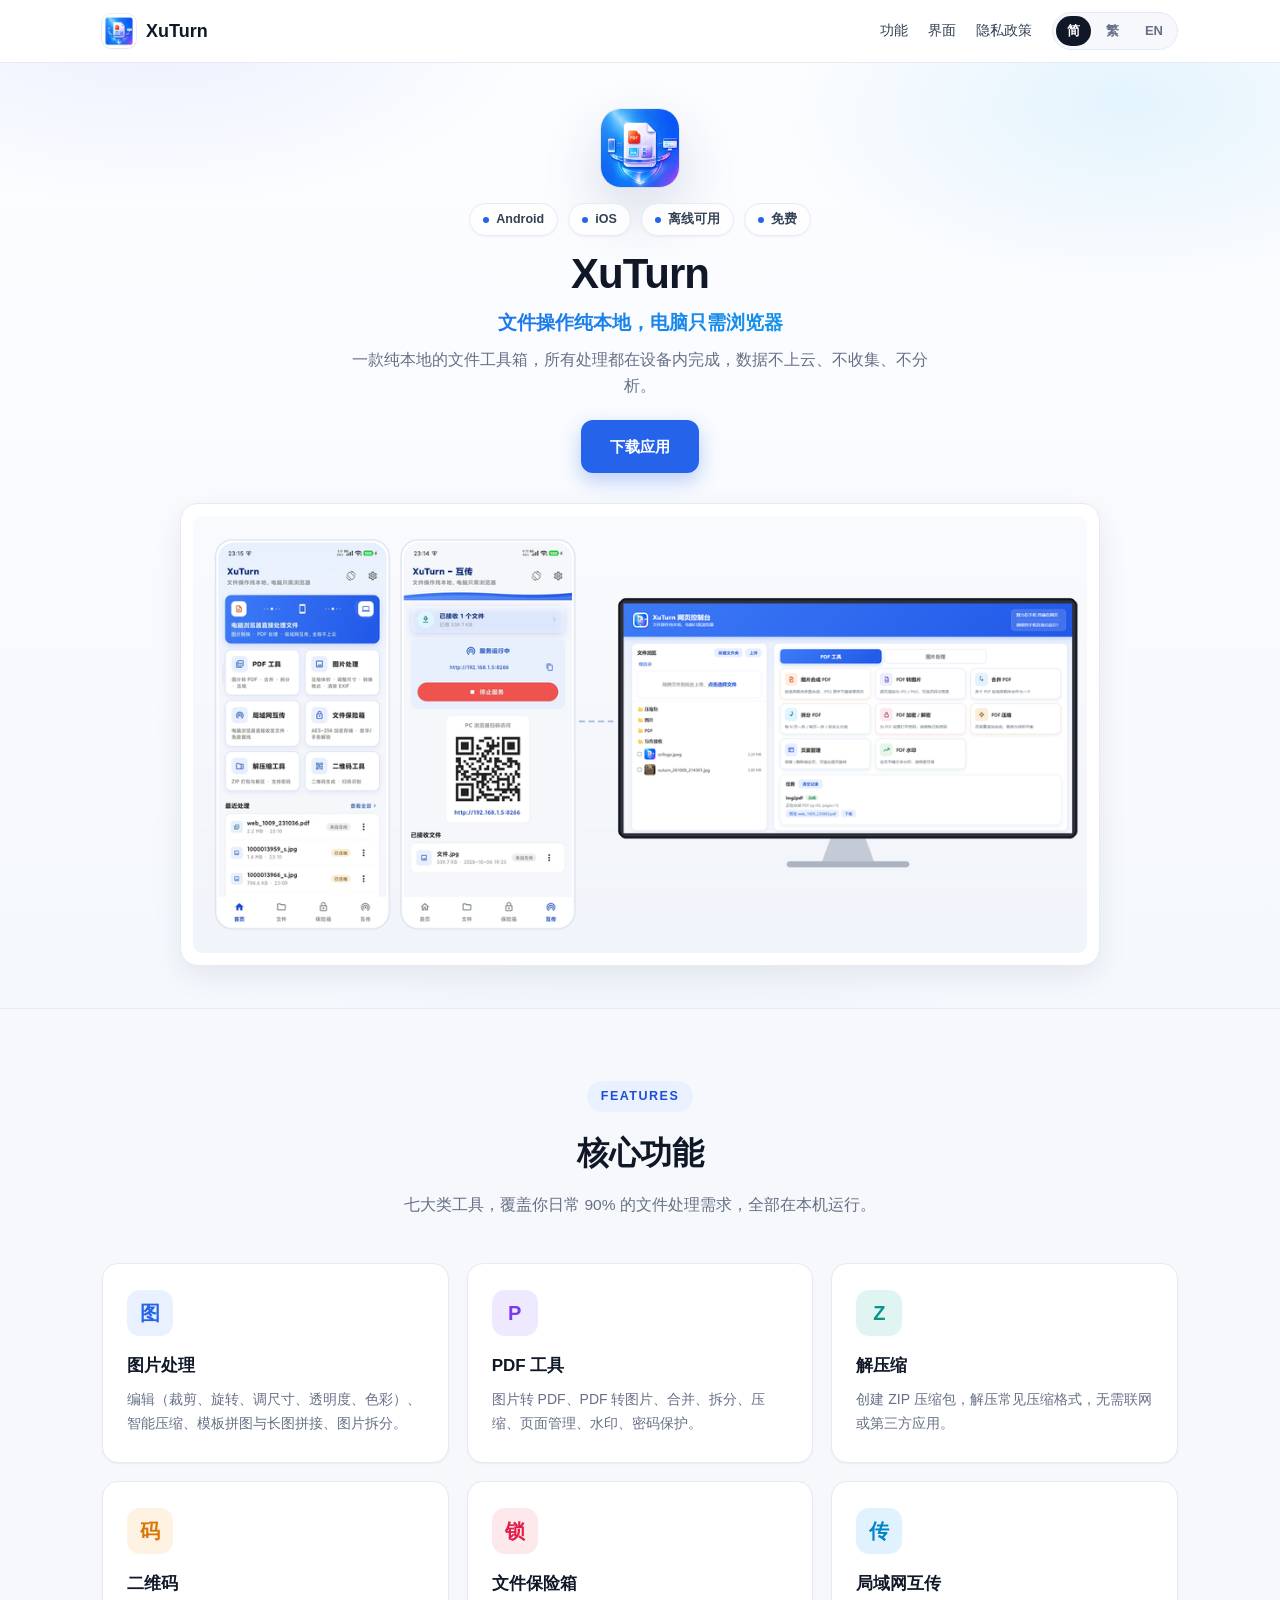
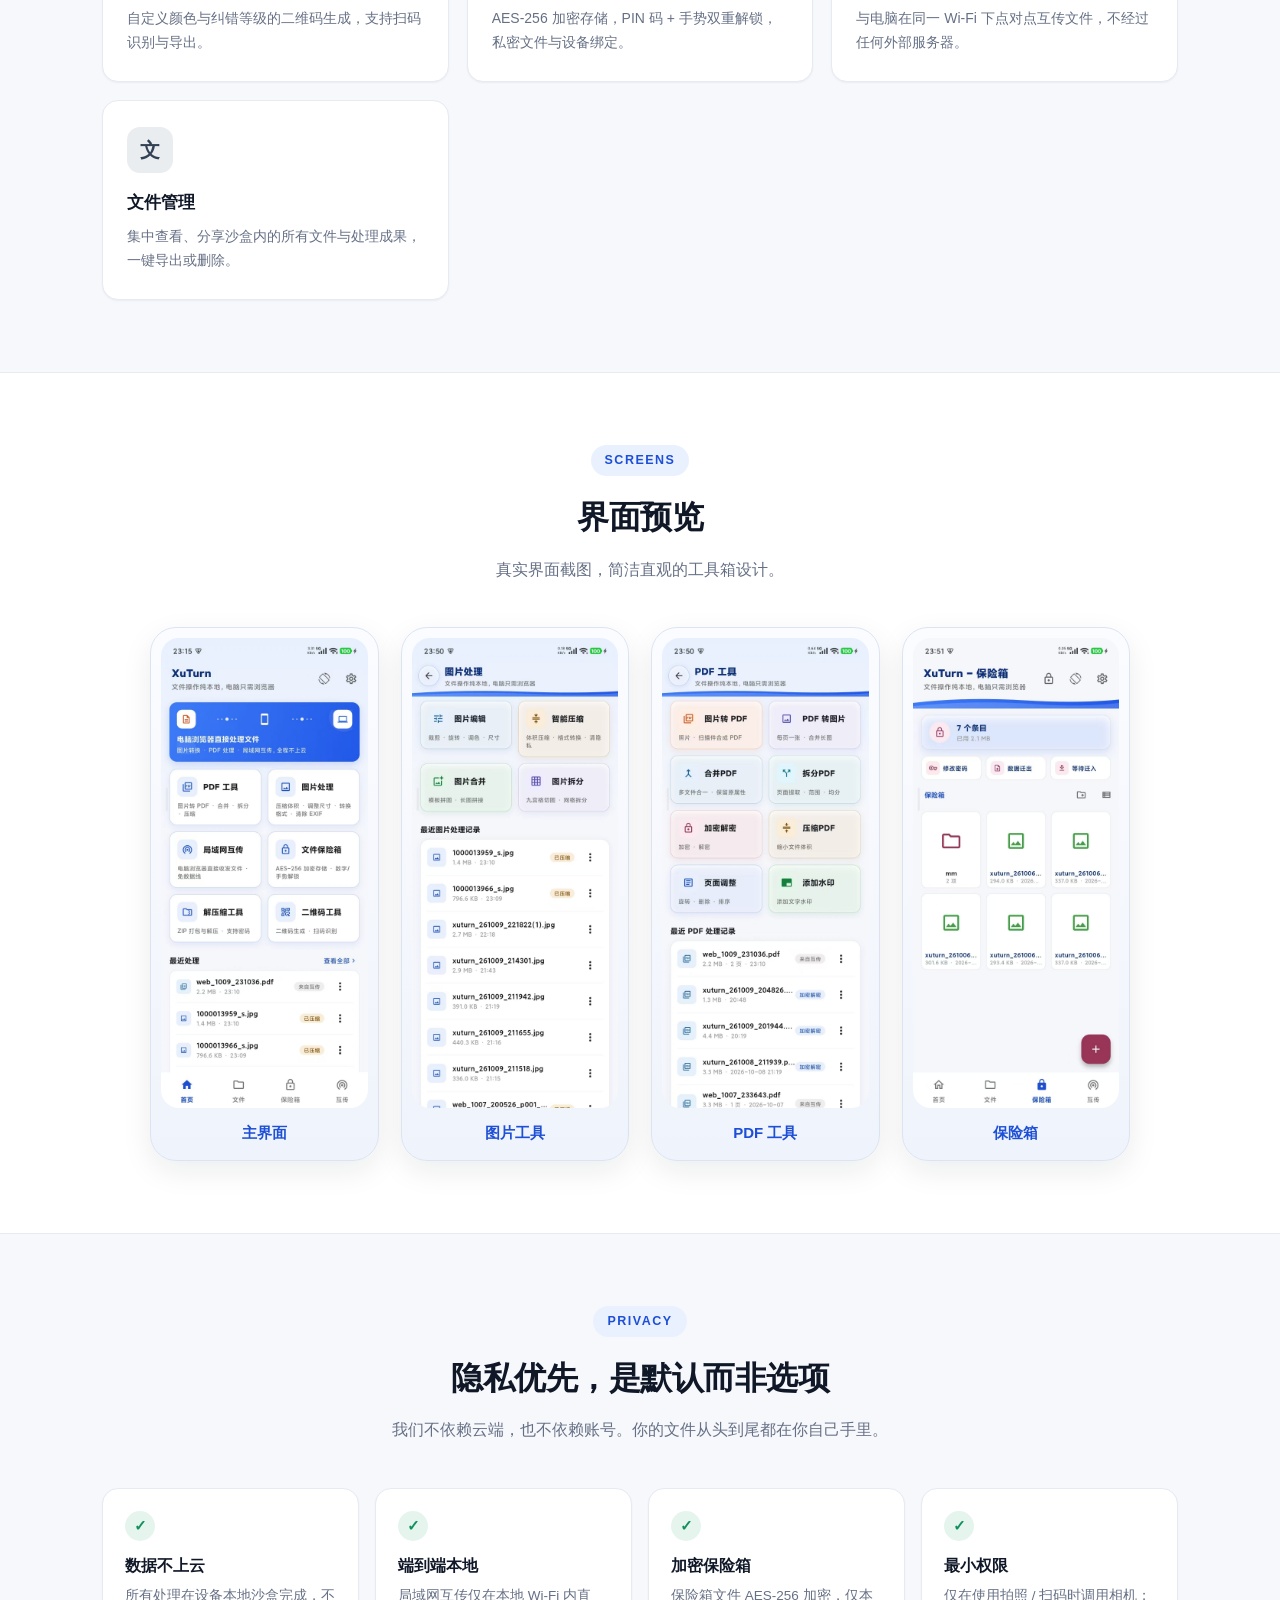
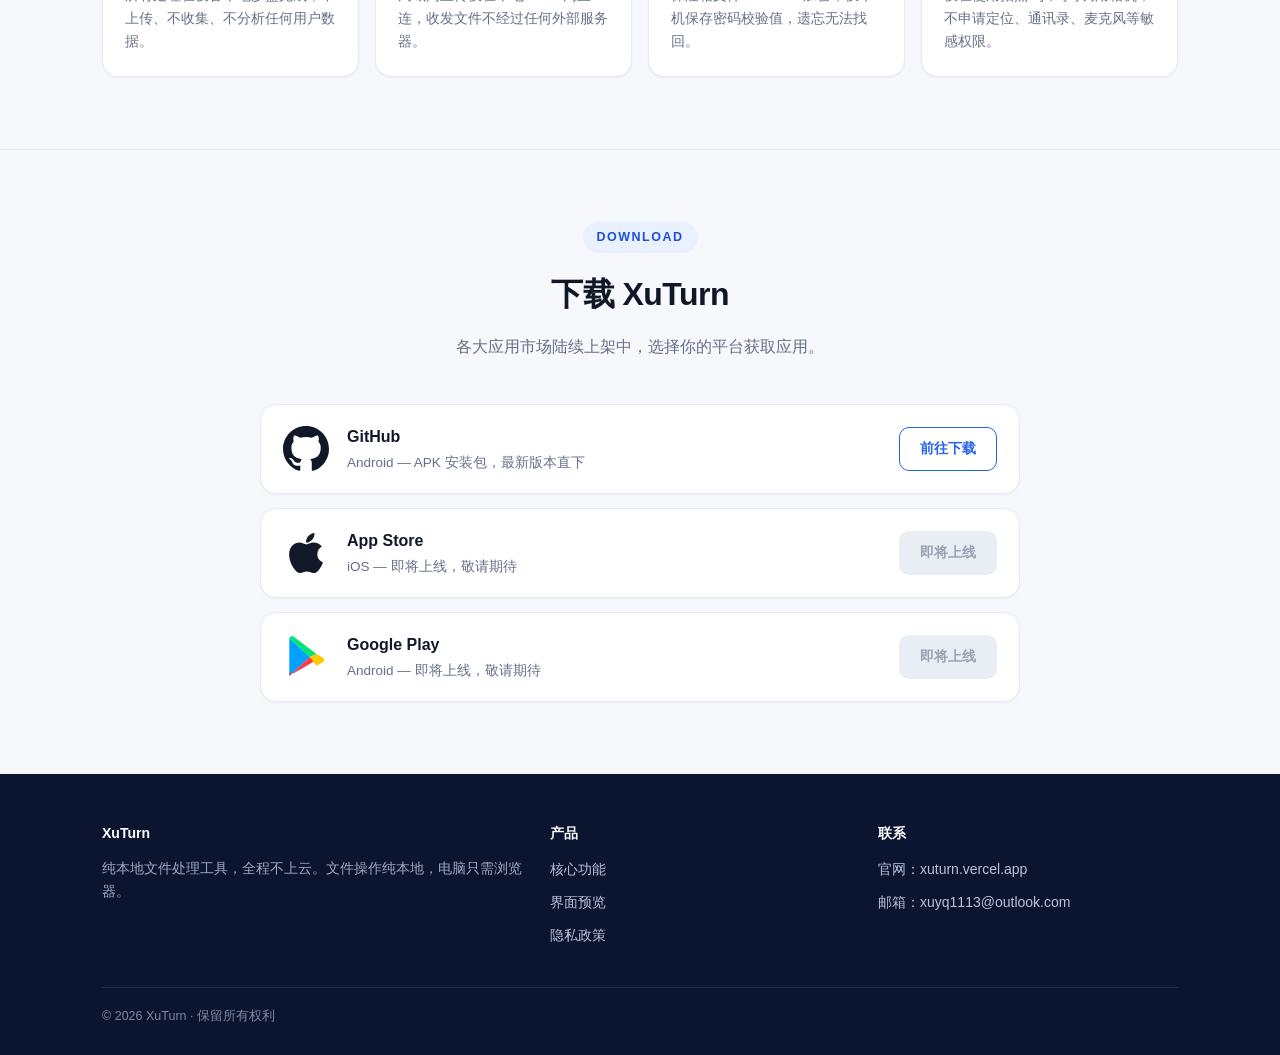
==== index.html @ 5c645d67 "Add files via upload" ====
<!DOCTYPE html>
<html lang="zh-Hans">
<head>
  <meta charset="UTF-8" />
  <meta name="viewport" content="width=device-width, initial-scale=1.0" />
  <title>XuTurn - 纯本地文件处理工具 | 不上云 · 隐私优先</title>
  <meta name="description" content="XuTurn 是一款纯本地运行的安卓/iOS 文件工具箱：图片编辑与压缩、PDF 全套处理、ZIP 解压缩、二维码、AES-256 加密保险箱、局域网互传。所有处理都在设备内完成，数据不上云。" />
  <meta name="keywords" content="XuTurn,本地文件处理,文件工具,图片压缩,PDF工具,解压缩,加密保险箱,局域网传输,隐私安全,离线" />
  <meta name="author" content="XuTurn" />
  <link rel="canonical" href="https://xuturn.vercel.app/index.html" />
  <link rel="alternate" hreflang="zh-Hans" href="https://xuturn.vercel.app/index.html" />
  <link rel="alternate" hreflang="zh-Hant" href="https://xuturn.vercel.app/index-zh.html" />
  <link rel="alternate" hreflang="en" href="https://xuturn.vercel.app/index-en.html" />
  <link rel="alternate" hreflang="x-default" href="https://xuturn.vercel.app/index.html" />
  <meta property="og:type" content="website" />
  <meta property="og:site_name" content="XuTurn" />
  <meta property="og:title" content="XuTurn - 纯本地文件处理工具 | 不上云 · 隐私优先" />
  <meta property="og:description" content="图片编辑压缩、PDF 全套处理、ZIP 解压缩、二维码、加密保险箱、局域网互传，全程不上云。" />
  <meta property="og:url" content="https://xuturn.vercel.app/index.html" />
  <meta property="og:locale" content="zh_CN" />
  <meta name="geo.region" content="CN" />
  <meta name="geo.placename" content="China" />
  <link rel="icon" type="image/png" href="assets/icon192.png" />
  <link rel="apple-touch-icon" href="assets/icon512.png" />
  <meta property="og:image" content="https://xuturn.vercel.app/assets/shots/promo_zh.png" />
  <meta property="og:image:width" content="1024" />
  <meta property="og:image:height" content="500" />
  <meta name="twitter:card" content="summary_large_image" />
  <meta name="twitter:image" content="https://xuturn.vercel.app/assets/shots/promo_zh.png" />
  <link rel="stylesheet" href="assets/style.css" />
  <script type="application/ld+json">
  {
    "@context": "https://schema.org",
    "@type": "SoftwareApplication",
    "name": "XuTurn",
    "image": "https://xuturn.vercel.app/assets/icon512.png",
    "operatingSystem": "Android, iOS",
    "applicationCategory": "UtilitiesApplication",
    "description": "纯本地运行的文件工具箱：图片编辑与压缩、PDF 全套处理、ZIP 解压缩、二维码、AES-256 加密保险箱、局域网互传，数据不上云。",
    "url": "https://xuturn.vercel.app/",
    "offers": { "@type": "Offer", "price": "0", "priceCurrency": "USD" },
    "author": { "@type": "Organization", "name": "XuTurn", "url": "https://xuturn.vercel.app/" }
  }
  </script>
</head>
<body>
  <header class="site-header">
    <div class="container">
      <a class="brand" href="index.html"><img class="logo" src="assets/icon192.png" alt="XuTurn" width="34" height="34" /><span class="name">XuTurn</span></a>
      <nav class="nav">
        <a href="#features">功能</a>
        <a href="#shots" class="hide-sm">界面</a>
        <a href="privacy.html">隐私政策</a>
        <span class="lang-switch">
          <a href="index.html" class="active">简</a>
          <a href="index-zh.html">繁</a>
          <a href="index-en.html">EN</a>
        </span>
      </nav>
    </div>
  </header>

  <section class="hero">
    <div class="container">
      <img class="hero-logo" src="assets/icon512.png" alt="XuTurn 应用图标" width="96" height="96" />
      <div class="badges">
        <span class="badge">Android</span>
        <span class="badge">iOS</span>
        <span class="badge">离线可用</span>
        <span class="badge">免费</span>
      </div>
      <h1>XuTurn</h1>
      <p class="tagline">文件操作纯本地，电脑只需浏览器</p>
      <p class="lead">一款纯本地的文件工具箱，所有处理都在设备内完成，数据不上云、不收集、不分析。</p>
      <div class="cta-row">
        <a class="btn btn-primary" href="#download">下载应用</a>
      </div>
      <figure class="promo-figure">
        <img src="assets/shots/promo_zh.png" alt="XuTurn：手机提供算力，电脑只需浏览器" />
      </figure>
    </div>
  </section>

  <section id="features">
    <div class="container">
      <div class="section-head">
        <span class="eyebrow">Features</span>
        <h2>核心功能</h2>
        <p>七大类工具，覆盖你日常 90% 的文件处理需求，全部在本机运行。</p>
      </div>
      <div class="feature-grid">
        <div class="feature-card">
          <div class="ic c1">图</div>
          <h3>图片处理</h3>
          <p>编辑（裁剪、旋转、调尺寸、透明度、色彩）、智能压缩、模板拼图与长图拼接、图片拆分。</p>
        </div>
        <div class="feature-card">
          <div class="ic c2">P</div>
          <h3>PDF 工具</h3>
          <p>图片转 PDF、PDF 转图片、合并、拆分、压缩、页面管理、水印、密码保护。</p>
        </div>
        <div class="feature-card">
          <div class="ic c3">Z</div>
          <h3>解压缩</h3>
          <p>创建 ZIP 压缩包，解压常见压缩格式，无需联网或第三方应用。</p>
        </div>
        <div class="feature-card">
          <div class="ic c4">码</div>
          <h3>二维码</h3>
          <p>自定义颜色与纠错等级的二维码生成，支持扫码识别与导出。</p>
        </div>
        <div class="feature-card">
          <div class="ic c5">锁</div>
          <h3>文件保险箱</h3>
          <p>AES-256 加密存储，PIN 码 + 手势双重解锁，私密文件与设备绑定。</p>
        </div>
        <div class="feature-card">
          <div class="ic c6">传</div>
          <h3>局域网互传</h3>
          <p>与电脑在同一 Wi-Fi 下点对点互传文件，不经过任何外部服务器。</p>
        </div>
        <div class="feature-card">
          <div class="ic c7">文</div>
          <h3>文件管理</h3>
          <p>集中查看、分享沙盒内的所有文件与处理成果，一键导出或删除。</p>
        </div>
      </div>
    </div>
  </section>

  <section id="shots" class="shots-section">
    <div class="container">
      <div class="section-head">
        <span class="eyebrow">Screens</span>
        <h2>界面预览</h2>
        <p>真实界面截图，简洁直观的工具箱设计。</p>
      </div>
      <div class="shots">
        <div class="shot">
          <img src="assets/shots/home_zh_c.jpg" alt="主界面" loading="lazy" />
          <div class="shot-label">主界面</div>
        </div>
        <div class="shot">
          <img src="assets/shots/image_zh_c.jpg" alt="图片工具" loading="lazy" />
          <div class="shot-label">图片工具</div>
        </div>
        <div class="shot">
          <img src="assets/shots/pdf_zh_c.jpg" alt="PDF 工具" loading="lazy" />
          <div class="shot-label">PDF 工具</div>
        </div>
        <div class="shot">
          <img src="assets/shots/vault_zh_c.jpg" alt="保险箱" loading="lazy" />
          <div class="shot-label">保险箱</div>
        </div>
      </div>
    </div>
  </section>

  <section class="promise">
    <div class="container">
      <div class="section-head">
        <span class="eyebrow">Privacy</span>
        <h2>隐私优先，是默认而非选项</h2>
        <p>我们不依赖云端，也不依赖账号。你的文件从头到尾都在你自己手里。</p>
      </div>
      <div class="promise-grid">
        <div class="promise-item">
          <div class="check">✓</div>
          <h4>数据不上云</h4>
          <p>所有处理在设备本地沙盒完成，不上传、不收集、不分析任何用户数据。</p>
        </div>
        <div class="promise-item">
          <div class="check">✓</div>
          <h4>端到端本地</h4>
          <p>局域网互传仅在本地 Wi-Fi 内直连，收发文件不经过任何外部服务器。</p>
        </div>
        <div class="promise-item">
          <div class="check">✓</div>
          <h4>加密保险箱</h4>
          <p>保险箱文件 AES-256 加密，仅本机保存密码校验值，遗忘无法找回。</p>
        </div>
        <div class="promise-item">
          <div class="check">✓</div>
          <h4>最小权限</h4>
          <p>仅在使用拍照 / 扫码时调用相机；不申请定位、通讯录、麦克风等敏感权限。</p>
        </div>
      </div>
    </div>
  </section>

  <section id="download">
    <div class="container">
      <div class="section-head">
        <span class="eyebrow">Download</span>
        <h2>下载 XuTurn</h2>
        <p>各大应用市场陆续上架中，选择你的平台获取应用。</p>
      </div>
      <div class="dl-list">
        <div class="dl-card">
          <div class="dl-icon">
            <svg viewBox="0 0 16 16" aria-hidden="true"><path fill="#111827" d="M8 0C3.58 0 0 3.58 0 8c0 3.54 2.29 6.53 5.47 7.59.4.07.55-.17.55-.38 0-.19-.01-.82-.01-1.49-2.01.37-2.53-.49-2.69-.94-.09-.23-.48-.94-.82-1.13-.28-.15-.68-.52-.01-.53.63-.01 1.08.58 1.23.82.72 1.21 1.87.87 2.33.66.07-.52.28-.87.51-1.07-1.78-.2-3.64-.89-3.64-3.95 0-.87.31-1.59.82-2.15-.08-.2-.36-1.02.08-2.12 0 0 .67-.21 2.2.82.64-.18 1.32-.27 2-.27s1.36.09 2 .27c1.53-1.04 2.2-.82 2.2-.82.44 1.1.16 1.92.08 2.12.51.56.82 1.27.82 2.15 0 3.07-1.87 3.75-3.65 3.95.29.25.54.73.54 1.48 0 1.07-.01 1.93-.01 2.2 0 .21.15.46.55.38A8.01 8.01 0 0 0 16 8c0-4.42-3.58-8-8-8z"/></svg>
          </div>
          <div class="dl-info"><h3>GitHub</h3><p>Android — APK 安装包，最新版本直下</p></div>
          <a class="dl-btn" href="https://github.com/LuckyYoungXU/xuturn/releases/latest" target="_blank" rel="noopener">前往下载</a>
        </div>
        <!-- 上架后把 href="#" 替换为对应市场的实际链接 -->
        <div class="dl-card">
          <div class="dl-icon">
            <svg viewBox="0 0 384 512" aria-hidden="true"><path fill="#111827" d="M318.7 268.7c-.2-36.7 16.4-64.4 50-84.8-18.8-26.9-47.2-41.7-84.7-44.6-35.5-2.8-74.3 20.7-88.5 20.7-15 0-49.4-19.7-76.4-19.7C63.3 141.2 4 184.8 4 273.5q0 39.3 14.4 81.2c12.8 36.7 59 126.7 107.2 125.2 25.2-.6 43-17.9 75.8-17.9 31.8 0 48.3 17.9 76.4 17.9 48.6-.7 90.4-82.5 102.6-119.3-65.2-30.7-61.7-90-61.7-91.9zm-56.6-164.2c27.3-32.4 24.8-61.9 24-72.5-24.1 1.4-52 16.4-67.9 34.9-17.5 19.8-27.8 44.3-25.6 71.9 26.1 2 49.9-11.4 69.5-34.3z"/></svg>
          </div>
          <div class="dl-info"><h3>App Store</h3><p>iOS — 即将上线，敬请期待</p></div>
          <span class="dl-btn soon">即将上线</span>
        </div>
        <div class="dl-card">
          <div class="dl-icon">
            <svg viewBox="0 0 24 24" aria-hidden="true">
              <path fill="#00A0FF" d="M3.3 2.1v19.8L14 12 3.3 2.1z"/>
              <path fill="#00E573" d="M3.3 2.1c.2-.4.6-.7 1-.9.4-.1.9-.1 1.3.2L17.5 10.4 14 12 3.3 2.1z"/>
              <path fill="#FF3A44" d="M3.3 21.9L14 12l3.5 1.6-11.9 6.9c-.4.2-.9.3-1.3.2-.4-.1-.8-.4-1-.8z"/>
              <path fill="#FFC900" d="M17.5 10.4l3.2 1.8c1 .6 1 2 0 2.6l-3.2 1.8L14 12l3.5-1.6z"/>
            </svg>
          </div>
          <div class="dl-info"><h3>Google Play</h3><p>Android — 即将上线，敬请期待</p></div>
          <span class="dl-btn soon">即将上线</span>
        </div>
      </div>
    </div>
  </section>

  <footer class="site-footer">
    <div class="container">
      <div class="cols">
        <div>
          <h4>XuTurn</h4>
          <p>纯本地文件处理工具，全程不上云。文件操作纯本地，电脑只需浏览器。</p>
        </div>
        <div>
          <h4>产品</h4>
          <ul>
            <li><a href="#features">核心功能</a></li>
            <li><a href="#shots">界面预览</a></li>
            <li><a href="privacy.html">隐私政策</a></li>
          </ul>
        </div>
        <div>
          <h4>联系</h4>
          <ul>
            <li><a href="https://xuturn.vercel.app">官网：xuturn.vercel.app</a></li>
            <li><a href="mailto:xuyq1113@outlook.com">邮箱：xuyq1113@outlook.com</a></li>
          </ul>
        </div>
      </div>
      <div class="footer-bottom">© 2026 XuTurn · 保留所有权利</div>
    </div>
  </footer>
</body>
</html>
---- assets/style.css ----
/* ============================================================
   XuTurn official site — v2 redesign
   Light, airy, professional. Blue used ONLY as accent;
   the colorful app logo sits directly on light surfaces.
   ============================================================ */
:root {
  --primary: #2563EB;
  --primary-700: #1D4FD7;
  --primary-900: #0B1530;
  --primary-50: #EAF1FE;
  --ink: #101828;
  --ink-2: #344054;
  --muted: #667085;
  --bg: #FFFFFF;
  --bg-soft: #F6F8FC;
  --card: #FFFFFF;
  --line: #E6EAF2;
  --radius: 16px;
  --maxw: 1120px;
  --shadow-sm: 0 1px 2px rgba(16, 24, 40, 0.05);
  --shadow-md: 0 10px 30px rgba(16, 24, 40, 0.08);
  --shadow-lg: 0 24px 60px rgba(13, 42, 100, 0.16);
}

* { box-sizing: border-box; }
html { scroll-behavior: smooth; }
body {
  margin: 0;
  font-family: -apple-system, BlinkMacSystemFont, "Segoe UI", "PingFang SC",
    "Hiragino Sans GB", "Microsoft YaHei", "Noto Sans CJK SC", Roboto, Helvetica, Arial, sans-serif;
  color: var(--ink);
  background: var(--bg);
  line-height: 1.7;
  -webkit-font-smoothing: antialiased;
}
a { color: var(--primary-700); text-decoration: none; }
a:hover { text-decoration: underline; }
img { max-width: 100%; display: block; }

.container { max-width: var(--maxw); margin: 0 auto; padding: 0 22px; }

/* ---------- Header ---------- */
.site-header {
  position: sticky; top: 0; z-index: 50;
  background: rgba(255, 255, 255, 0.86);
  backdrop-filter: saturate(180%) blur(12px);
  border-bottom: 1px solid var(--line);
}
.site-header .container {
  display: flex; align-items: center; justify-content: space-between;
  height: 62px;
}
.brand { display: flex; align-items: center; gap: 10px; font-weight: 800; font-size: 18px; color: var(--ink); }
.brand:hover { text-decoration: none; }
.brand .logo {
  width: 34px; height: 34px; border-radius: 9px; object-fit: cover; flex: none;
  box-shadow: var(--shadow-sm), 0 0 0 1px rgba(16, 24, 40, 0.06);
}
.nav { display: flex; align-items: center; gap: 20px; }
.nav > a { color: var(--ink-2); font-size: 14px; font-weight: 500; }
.nav > a:hover { color: var(--primary-700); text-decoration: none; }
.lang-switch { display: flex; gap: 4px; align-items: center; background: var(--bg-soft); border: 1px solid var(--line); border-radius: 999px; padding: 3px; }
.lang-switch a {
  font-size: 13px; padding: 4px 11px; border-radius: 999px; color: var(--muted); font-weight: 600;
}
.lang-switch a:hover { text-decoration: none; color: var(--ink); }
.lang-switch a.active { background: var(--ink); color: #fff; }

/* ---------- Hero (light, logo shown directly) ---------- */
.hero {
  position: relative; overflow: hidden; text-align: center;
  padding: 46px 0 42px;
  background:
    radial-gradient(640px 320px at 12% -6%, rgba(37, 99, 235, 0.09), transparent 62%),
    radial-gradient(560px 300px at 88% 4%, rgba(14, 165, 233, 0.10), transparent 62%),
    radial-gradient(760px 380px at 50% 116%, rgba(37, 99, 235, 0.06), transparent 60%),
    linear-gradient(180deg, #FCFDFF 0%, #F5F8FD 100%);
}
.hero .container { position: relative; z-index: 1; }
.hero-logo {
  width: 78px; height: 78px; border-radius: 20px; object-fit: cover;
  margin: 0 auto 16px;
  box-shadow: var(--shadow-lg), 0 0 0 1px rgba(16, 24, 40, 0.06);
}
.badges { display: flex; gap: 10px; justify-content: center; margin: 0 0 14px; flex-wrap: wrap; }
.badge {
  display: inline-flex; align-items: center; gap: 7px;
  font-size: 12.5px; font-weight: 600; padding: 5px 13px; border-radius: 999px;
  background: rgba(255, 255, 255, 0.85); border: 1px solid var(--line); color: var(--ink-2);
  box-shadow: var(--shadow-sm);
}
.badge::before { content: ""; width: 6px; height: 6px; border-radius: 50%; background: var(--primary); }
.hero h1 {
  font-size: 42px; margin: 0 0 8px; font-weight: 800; letter-spacing: -1px; line-height: 1.15;
}
.hero .tagline {
  font-size: 19px; font-weight: 700; margin: 0 auto 8px; max-width: 680px;
  background: linear-gradient(92deg, #2563EB, #0EA5E9);
  -webkit-background-clip: text; background-clip: text; color: transparent;
}
.hero .lead { font-size: 15.5px; color: var(--muted); max-width: 600px; margin: 0 auto 20px; }
.cta-row { display: flex; gap: 14px; justify-content: center; flex-wrap: wrap; }
.btn {
  display: inline-flex; align-items: center; justify-content: center; gap: 8px;
  padding: 13px 28px; border-radius: 12px; font-weight: 600; font-size: 15px;
  border: 1px solid transparent; cursor: pointer;
  transition: transform .15s ease, box-shadow .15s ease, background .15s ease;
}
.btn:hover { text-decoration: none; transform: translateY(-1px); }
.btn-primary { background: var(--primary); color: #fff; box-shadow: 0 8px 20px rgba(37, 99, 235, 0.30); }
.btn-primary:hover { background: var(--primary-700); }
.btn-outline { background: #fff; color: var(--ink); border-color: var(--line); box-shadow: var(--shadow-sm); }
.btn-outline:hover { border-color: #C6D2E8; }

/* ---------- Sections ---------- */
section { padding: 72px 0; }
.section-head { text-align: center; margin-bottom: 44px; }
.section-head .eyebrow {
  display: inline-block; font-size: 12.5px; font-weight: 700; letter-spacing: 1.5px;
  text-transform: uppercase; color: var(--primary-700); background: var(--primary-50);
  padding: 5px 14px; border-radius: 999px; margin-bottom: 14px;
}
.section-head h2 { font-size: 32px; margin: 0 0 12px; font-weight: 800; letter-spacing: -0.5px; }
.section-head p { color: var(--muted); margin: 0 auto; max-width: 640px; font-size: 15.5px; }

/* ---------- Features ---------- */
#features { background: var(--bg-soft); border-top: 1px solid var(--line); border-bottom: 1px solid var(--line); }
.feature-grid {
  display: grid; grid-template-columns: repeat(auto-fit, minmax(290px, 1fr)); gap: 18px;
}
.feature-card {
  background: var(--card); border: 1px solid var(--line); border-radius: var(--radius);
  padding: 26px 24px; box-shadow: var(--shadow-sm);
  transition: transform .18s ease, box-shadow .18s ease, border-color .18s ease;
}
.feature-card:hover { transform: translateY(-4px); box-shadow: var(--shadow-md); border-color: #D5DFF0; }
.feature-card .ic {
  width: 46px; height: 46px; border-radius: 13px; margin-bottom: 16px;
  display: flex; align-items: center; justify-content: center;
  font-size: 20px; font-weight: 800;
}
.feature-card h3 { margin: 0 0 8px; font-size: 17px; font-weight: 700; }
.feature-card p { margin: 0; color: var(--muted); font-size: 14px; }
/* per-card accent hues (soft pastel chip + strong glyph) */
.ic.c1 { background: #EAF1FE; color: #2563EB; }
.ic.c2 { background: #EEE9FE; color: #7C3AED; }
.ic.c3 { background: #E0F5F1; color: #0D9488; }
.ic.c4 { background: #FEF3E2; color: #D97706; }
.ic.c5 { background: #FDE8EC; color: #E11D48; }
.ic.c6 { background: #E0F2FE; color: #0284C7; }
.ic.c7 { background: #E9EDEF; color: #334155; }

/* ---------- Screenshots (real captures) ---------- */
.shots-section { background: var(--bg); }
.shots { display: grid; grid-template-columns: repeat(auto-fit, minmax(210px, 1fr)); gap: 22px; max-width: 980px; margin: 0 auto; }
.shot {
  position: relative; border-radius: 26px; padding: 10px 10px 14px;
  background: linear-gradient(180deg, #FBFCFF, #EFF3FB);
  border: 1.5px solid #DCE4F2;
  box-shadow: var(--shadow-md);
}
.shot img { border-radius: 18px; width: 100%; display: block; }
.shot .shot-label { text-align: center; font-weight: 700; color: var(--primary-700); margin-top: 12px; font-size: 15px; }

/* ---------- Promo showcase (in hero, first screen) ---------- */
.promo-figure {
  max-width: 920px; margin: 30px auto 0; background: #fff;
  border: 1px solid var(--line); border-radius: 18px; padding: 12px;
  box-shadow: var(--shadow-md);
}
.promo-figure img { border-radius: 10px; width: 100%; }

/* ---------- Download ---------- */
#download { background: var(--bg-soft); border-top: 1px solid var(--line); }
.dl-list { max-width: 760px; margin: 0 auto; display: flex; flex-direction: column; gap: 14px; }
.dl-card {
  display: flex; align-items: center; gap: 18px;
  background: #fff; border: 1px solid var(--line); border-radius: 16px;
  padding: 18px 22px; box-shadow: var(--shadow-sm);
  transition: transform .15s ease, box-shadow .15s ease;
}
.dl-card:hover { transform: translateY(-2px); box-shadow: var(--shadow-md); }
.dl-icon { width: 46px; height: 46px; flex: none; display: flex; align-items: center; justify-content: center; }
.dl-icon svg { width: 100%; height: 100%; }
.dl-info { flex: 1; min-width: 0; }
.dl-info h3 { margin: 0; font-size: 16px; font-weight: 700; }
.dl-info p { margin: 2px 0 0; font-size: 13.5px; color: var(--muted); }
.dl-btn {
  flex: none; display: inline-flex; align-items: center; justify-content: center;
  min-width: 96px; padding: 9px 20px; border-radius: 10px;
  border: 1.5px solid var(--primary); color: var(--primary); background: #fff;
  font-weight: 700; font-size: 14px;
}
.dl-btn:hover { text-decoration: none; background: var(--primary-50); }
.dl-btn.soon { border-color: transparent; background: #E9EDF4; color: #98A2B3; cursor: not-allowed; }
.dl-btn.soon:hover { background: #E9EDF4; }

/* ---------- Privacy promise ---------- */
.promise { background: var(--bg-soft); border-top: 1px solid var(--line); }
.promise-grid { display: grid; grid-template-columns: repeat(auto-fit, minmax(250px, 1fr)); gap: 16px; }
.promise-item {
  background: #fff; border: 1px solid var(--line); border-radius: var(--radius);
  padding: 22px; box-shadow: var(--shadow-sm);
}
.promise-item .check {
  width: 30px; height: 30px; border-radius: 50%; margin-bottom: 12px;
  display: flex; align-items: center; justify-content: center;
  background: #E5F5EE; color: #12915F; font-size: 15px; font-weight: 800;
}
.promise-item h4 { margin: 0 0 6px; font-size: 15.5px; color: var(--ink); font-weight: 700; }
.promise-item p { margin: 0; font-size: 13.5px; color: var(--muted); }

/* ---------- CTA band ---------- */
.cta-band {
  text-align: center; color: #fff; border-radius: 24px; padding: 56px 28px;
  background:
    radial-gradient(420px 200px at 18% 0%, rgba(59, 130, 246, 0.35), transparent 62%),
    radial-gradient(420px 220px at 84% 100%, rgba(14, 165, 233, 0.28), transparent 62%),
    linear-gradient(135deg, #0D1B3E, #0B1530);
  box-shadow: var(--shadow-lg);
}
.cta-band h2 { margin: 0 0 10px; font-size: 28px; font-weight: 800; letter-spacing: -0.4px; }
.cta-band p { opacity: 0.82; margin: 0 0 26px; font-size: 15px; }
.cta-band .btn-primary { background: #fff; color: var(--primary-900); box-shadow: 0 8px 22px rgba(0, 0, 0, 0.35); }
.cta-band .btn-primary:hover { background: #EFF4FF; }
.cta-band .btn-outline { background: transparent; color: #fff; border-color: rgba(255, 255, 255, 0.35); box-shadow: none; }
.cta-band .btn-outline:hover { border-color: rgba(255, 255, 255, 0.6); }

/* ---------- Footer ---------- */
.site-footer { background: var(--primary-900); color: #B9C2D8; padding: 48px 0 28px; font-size: 14px; }
.site-footer a { color: #B9C2D8; }
.site-footer a:hover { color: #fff; }
.site-footer .cols { display: grid; grid-template-columns: 1.4fr 1fr 1fr; gap: 28px; }
.site-footer h4 { color: #fff; font-size: 14px; margin: 0 0 12px; font-weight: 700; }
.site-footer ul { list-style: none; padding: 0; margin: 0; }
.site-footer li { margin-bottom: 9px; }
.site-footer .cols > div > p { margin: 0; font-size: 13.5px; opacity: 0.85; }
.footer-bottom { border-top: 1px solid rgba(255, 255, 255, 0.10); margin-top: 30px; padding-top: 18px; font-size: 12.5px; color: #7E89A6; }

/* ---------- Privacy doc (shared with privacy pages) ---------- */
.doc {
  background: #fff; border: 1px solid var(--line); border-radius: var(--radius);
  padding: 40px; margin: 32px 0 48px; box-shadow: var(--shadow-sm);
}
.doc h1 { font-size: 28px; margin: 0 0 6px; letter-spacing: -0.4px; }
.doc .updated { color: var(--muted); font-size: 13px; margin-bottom: 24px; }
.doc h2 { font-size: 20px; margin: 30px 0 10px; padding-top: 14px; border-top: 1px solid var(--line); }
.doc h2:first-of-type { border-top: none; }
.doc p, .doc li { color: var(--ink-2); font-size: 15px; }
.doc ul { padding-left: 22px; }
.doc strong { color: var(--primary-900); }
.doc .toc { background: var(--bg-soft); border: 1px solid var(--line); border-radius: 12px; padding: 16px 20px; margin: 18px 0; }
.doc .toc a { font-weight: 500; }

/* ---------- Responsive ---------- */
@media (max-width: 768px) {
  .hero { padding: 30px 0 26px; }
  .hero-logo { width: 60px; height: 60px; border-radius: 16px; margin-bottom: 12px; }
  .hero h1 { font-size: 30px; }
  .hero .tagline { font-size: 16px; }
  .hero .lead { font-size: 14px; margin-bottom: 16px; }
  .nav { gap: 12px; }
  .nav > a.hide-sm { display: none; }
  section { padding: 48px 0; }
  .section-head { margin-bottom: 30px; }
  .section-head h2 { font-size: 24px; }
  .doc { padding: 24px; }
  .site-footer .cols { grid-template-columns: 1fr; }
  .shot { padding: 8px 8px 12px; border-radius: 22px; }
  .shot img { border-radius: 15px; }
  .promo-figure { margin-top: 18px; padding: 7px; border-radius: 12px; }
  .promo-figure img { border-radius: 7px; }
  .dl-card { padding: 14px 16px; gap: 13px; }
  .dl-icon { width: 38px; height: 38px; }
  .dl-btn { min-width: 84px; padding: 8px 14px; }
  .cta-band { padding: 42px 20px; border-radius: 18px; }
}
@media (max-width: 420px) {
  .brand span.name { display: none; }
  .lang-switch a { padding: 4px 8px; }
}
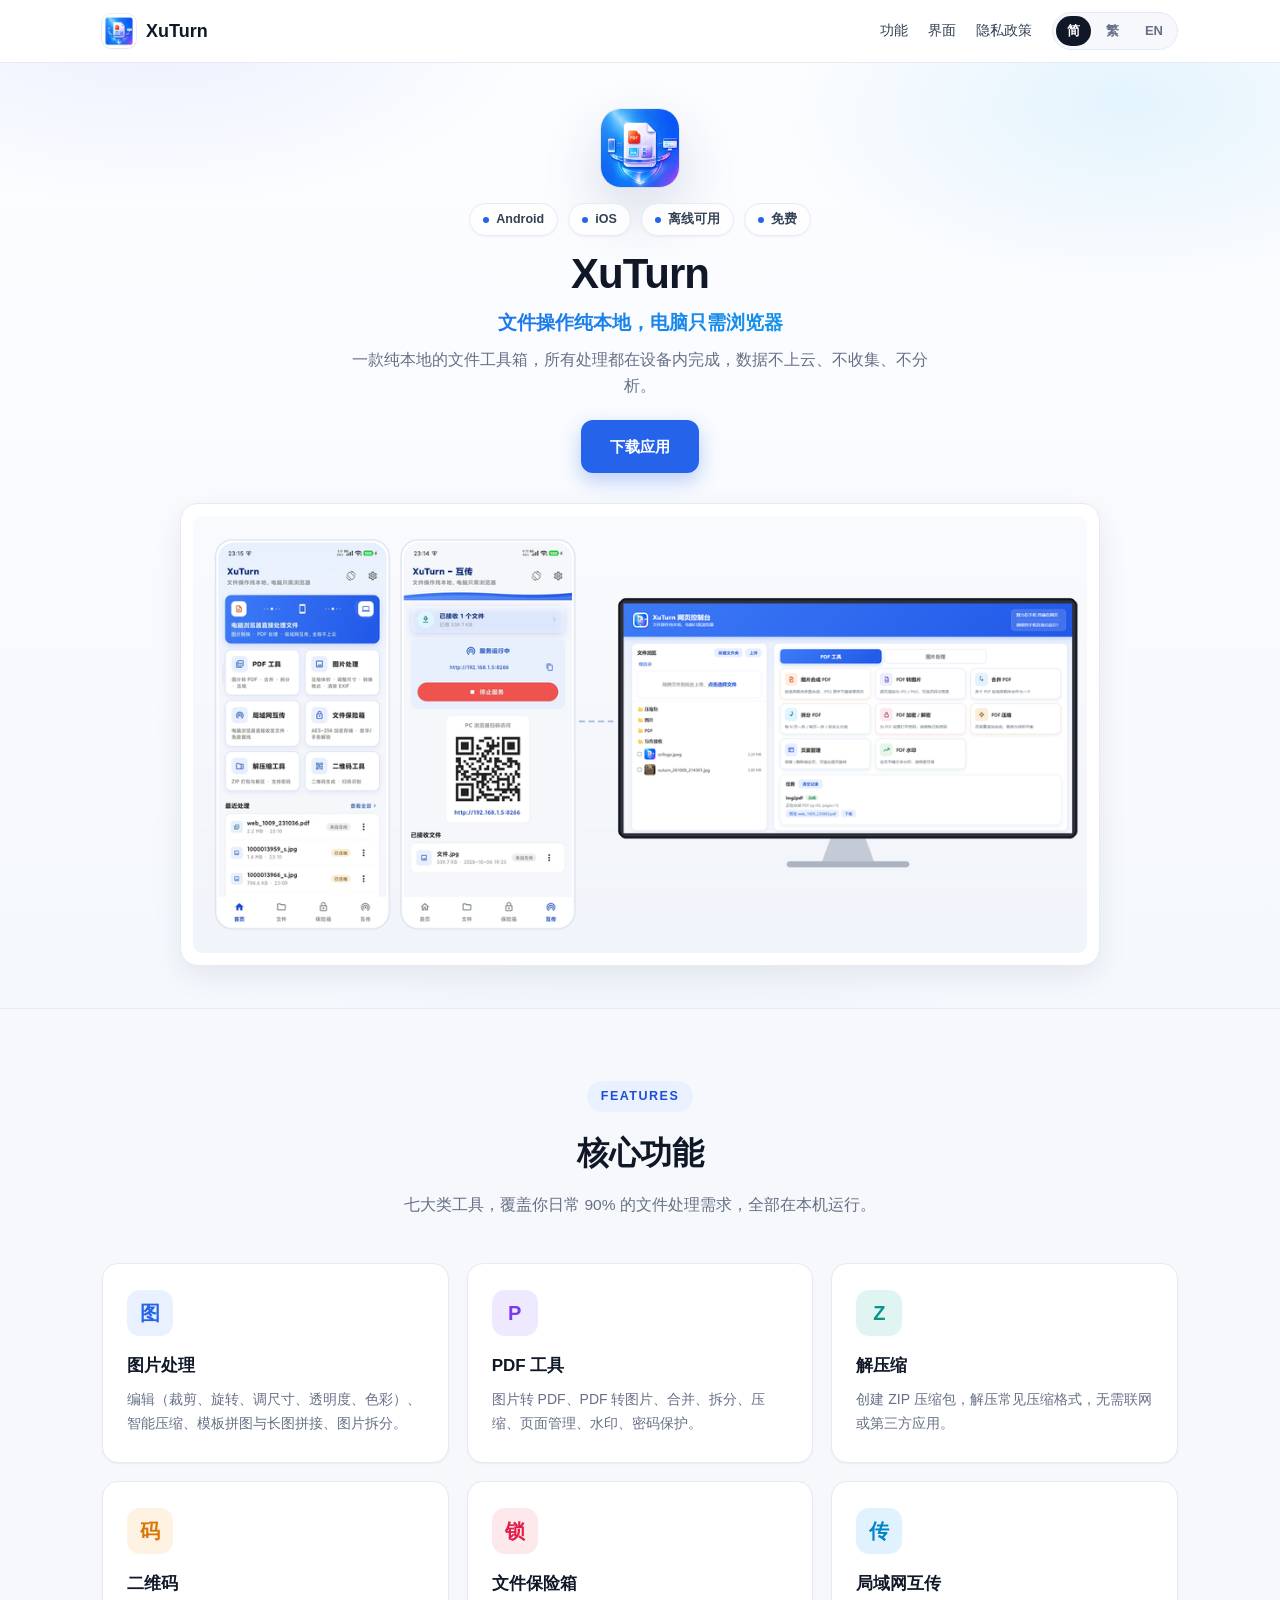
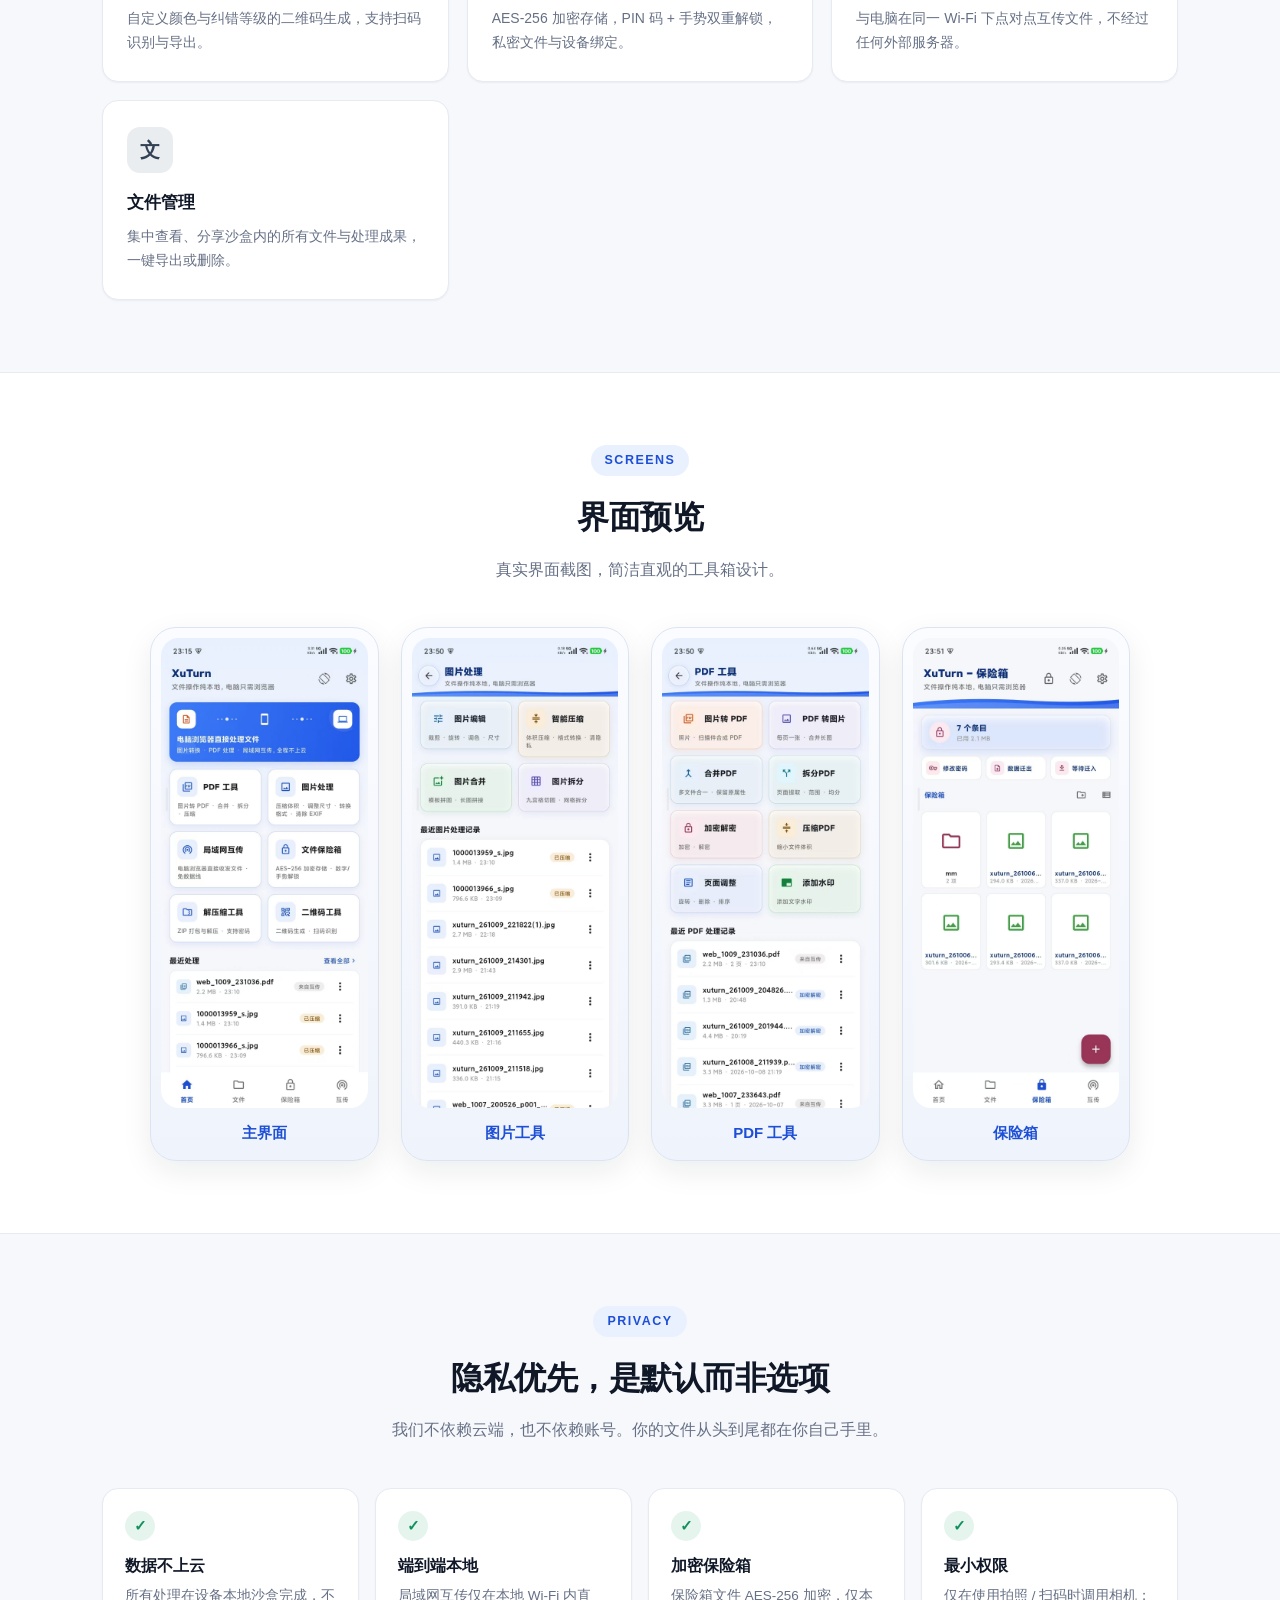
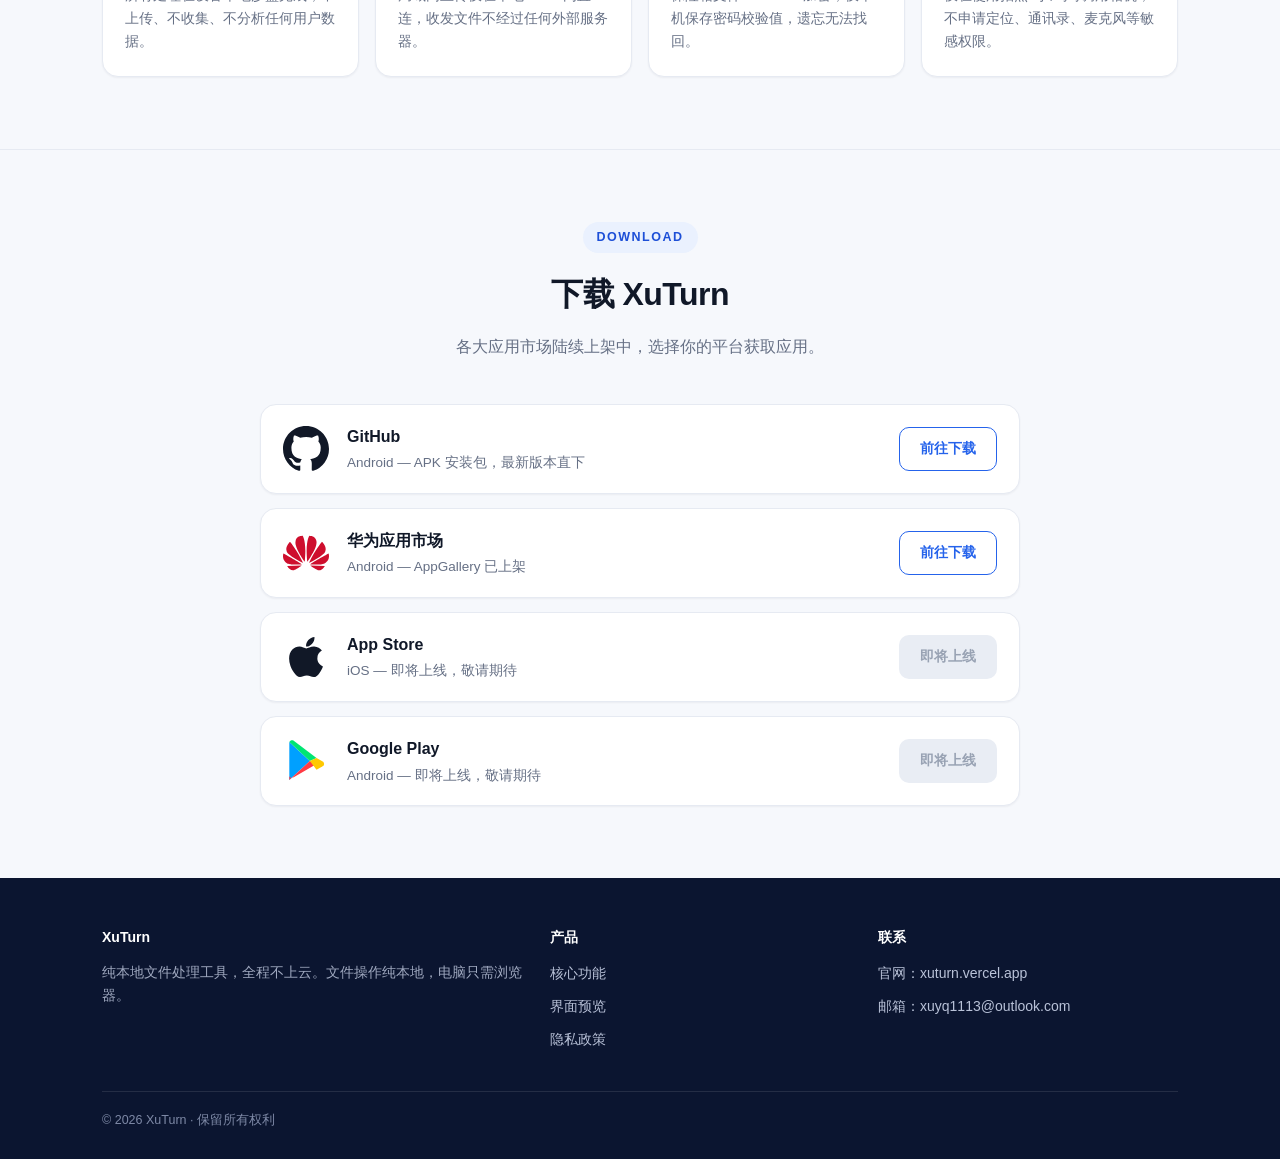
==== commit c43cbc22: "Add files via upload" ====
--- a/index.html
+++ b/index.html
@@ -203,6 +203,13 @@
           <div class="dl-info"><h3>GitHub</h3><p>Android — APK 安装包，最新版本直下</p></div>
           <a class="dl-btn" href="https://github.com/LuckyYoungXU/xuturn/releases/latest" target="_blank" rel="noopener">前往下载</a>
         </div>
+        <div class="dl-card">
+          <div class="dl-icon">
+            <svg viewBox="0 0 24 24" aria-hidden="true"><path fill="#CE0E2D" d="M3.67 6.14S1.82 7.91 1.72 9.78v.35c.08 1.51 1.22 2.4 1.22 2.4 1.83 1.79 6.26 4.04 7.3 4.55 0 0 .06.03.1-.01l.02-.04v-.04C7.52 10.8 3.67 6.14 3.67 6.14zM9.65 18.6c-.02-.08-.1-.08-.1-.08l-7.38.26c.8 1.43 2.15 2.53 3.56 2.2.96-.25 3.16-1.78 3.88-2.3.06-.05.04-.09.04-.09zm.08-.78C6.49 15.63.21 12.28.21 12.28c-.15.46-.2.9-.21 1.3v.07c0 1.07.4 1.82.4 1.82.8 1.69 2.34 2.2 2.34 2.2.7.3 1.4.31 1.4.31.12.02 4.4 0 5.54 0 .05 0 .08-.05.08-.05v-.06c0-.03-.03-.05-.03-.05zM9.06 3.19a3.42 3.42 0 00-2.57 3.15v.41c.03.6.16 1.05.16 1.05.66 2.9 3.86 7.65 4.55 8.65.05.05.1.03.1.03a.1.1 0 00.06-.1c1.06-10.6-1.11-13.42-1.11-13.42-.32.02-1.19.23-1.19.23zm8.299 2.27s-.49-1.8-2.44-2.28c0 0-.57-.14-1.17-.22 0 0-2.18 2.81-1.12 13.43.01.07.06.08.06.08.07.03.1-.03.1-.03.72-1.03 3.9-5.76 4.55-8.64 0 0 .36-1.4.02-2.34zm-2.92 13.07s-.07 0-.09.05c0 0-.01.07.03.1.7.51 2.85 2 3.88 2.3 0 0 .16.05.43.06h.14c.69-.02 1.9-.37 3-2.26l-7.4-.25zm7.83-8.41c.14-2.06-1.94-3.97-1.94-3.98 0 0-3.85 4.66-6.67 10.8 0 0-.03.08.02.13l.04.01h.06c1.06-.53 5.46-2.77 7.28-4.54 0 0 1.15-.93 1.21-2.42zm1.52 2.14s-6.28 3.37-9.52 5.55c0 0-.05.04-.03.11 0 0 .03.06.07.06 1.16 0 5.56 0 5.67-.02 0 0 .57-.02 1.27-.29 0 0 1.56-.5 2.37-2.27 0 0 .73-1.45.17-3.14z"/></svg>
+          </div>
+          <div class="dl-info"><h3>华为应用市场</h3><p>Android — AppGallery 已上架</p></div>
+          <a class="dl-btn" href="https://appgallery.huawei.com/app/C119295679" target="_blank" rel="noopener">前往下载</a>
+        </div>
         <!-- 上架后把 href="#" 替换为对应市场的实际链接 -->
         <div class="dl-card">
           <div class="dl-icon">
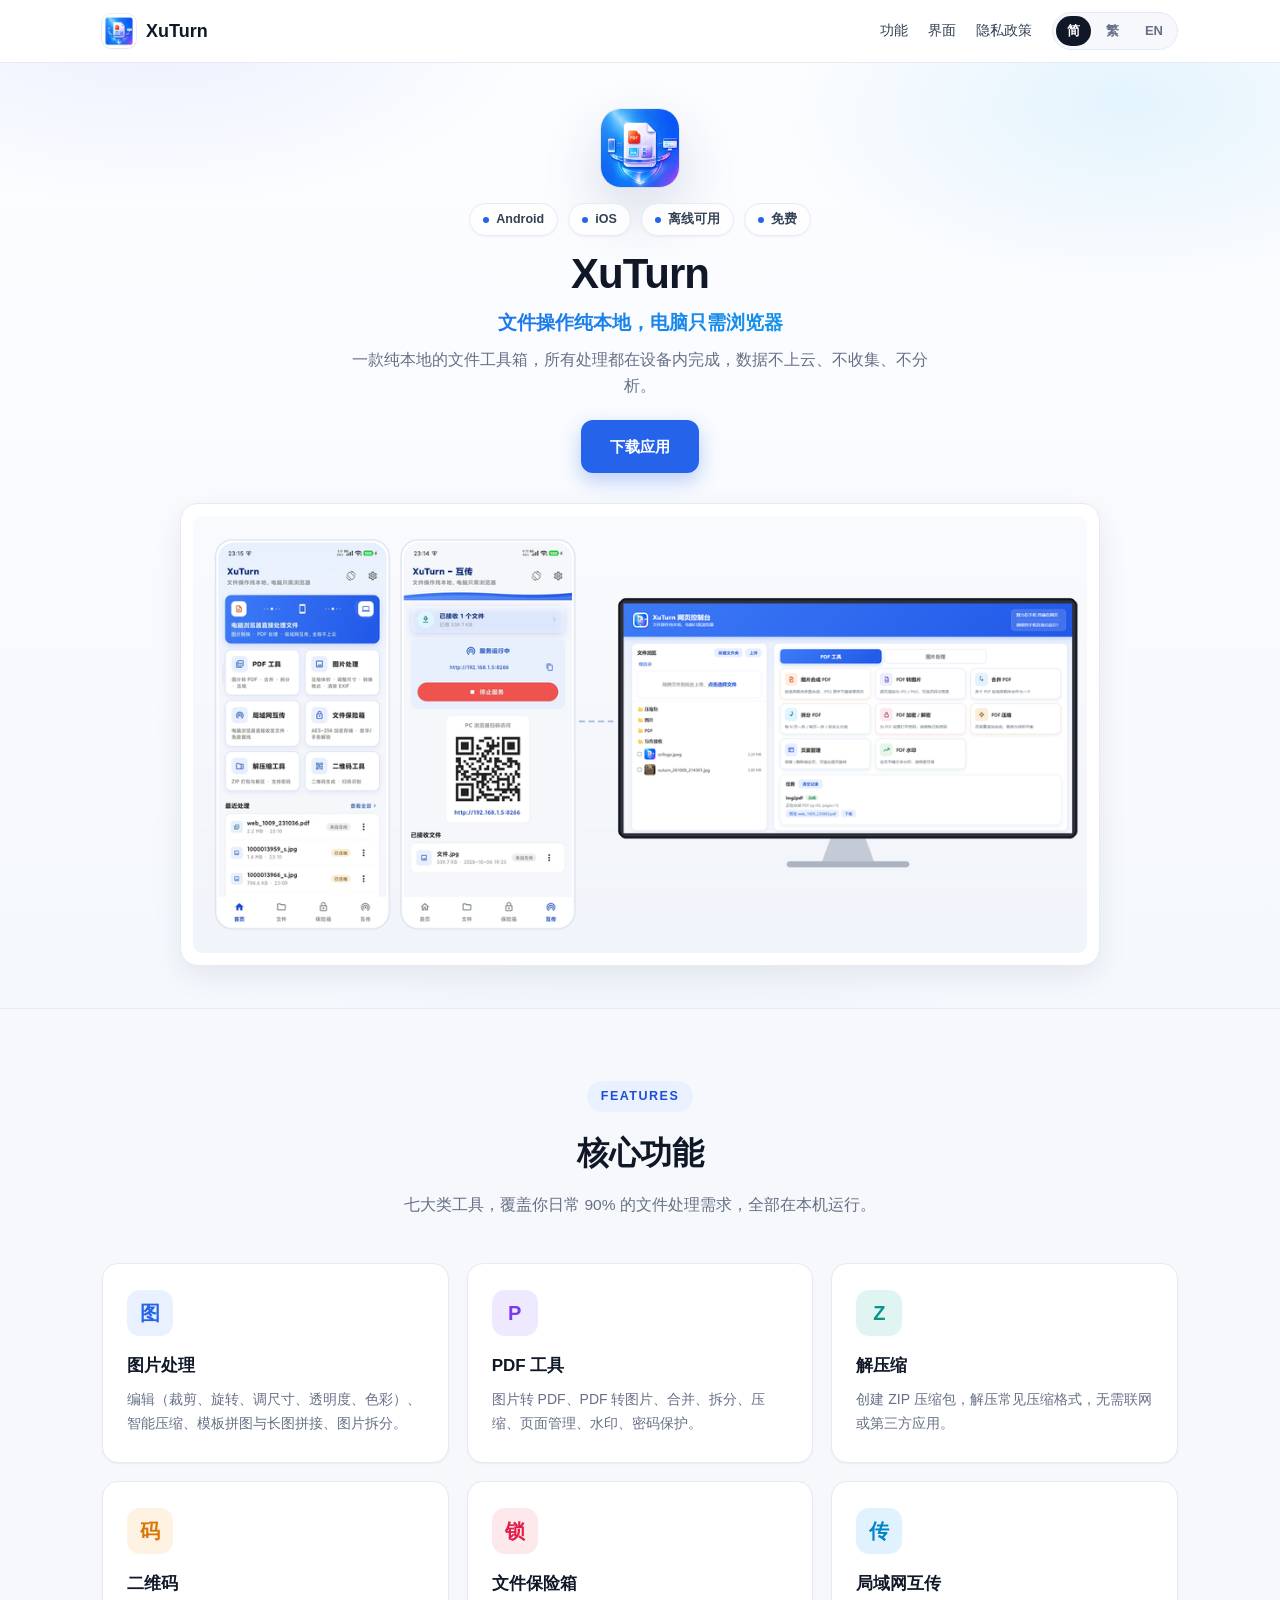
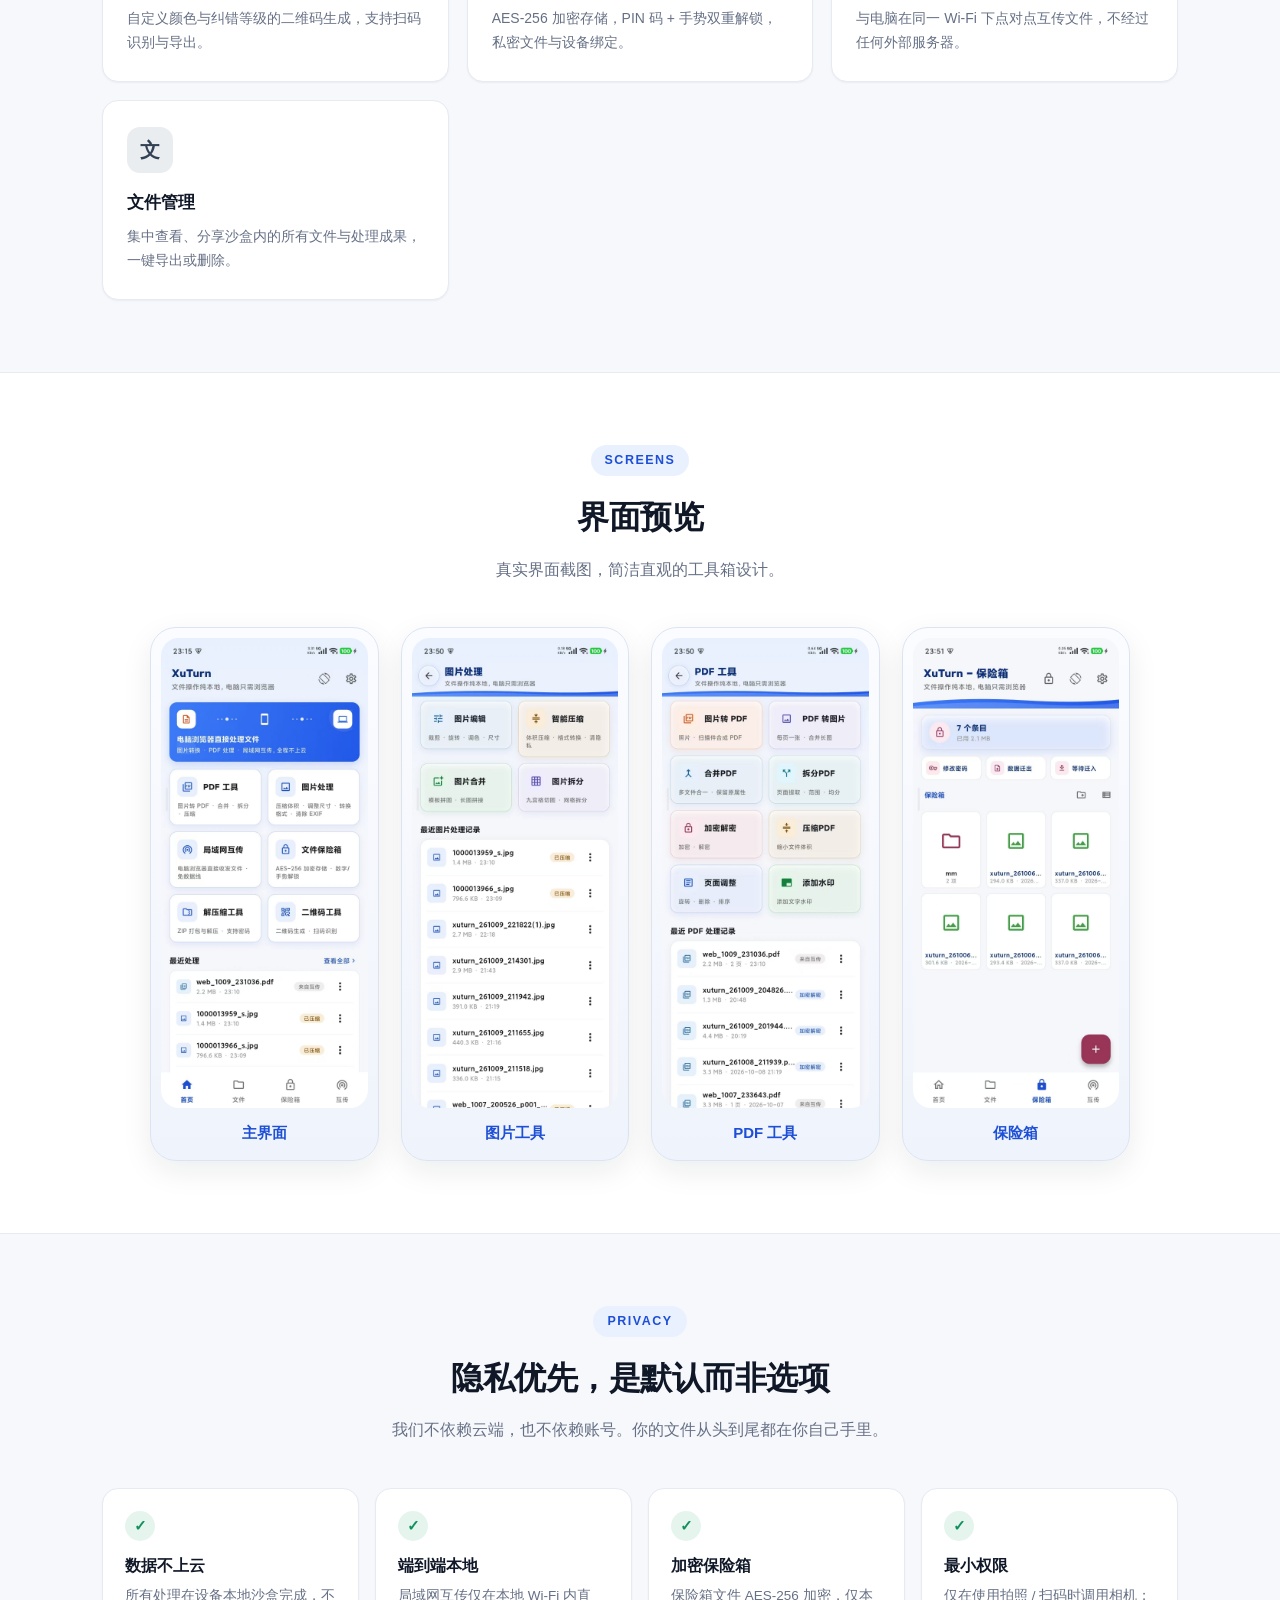
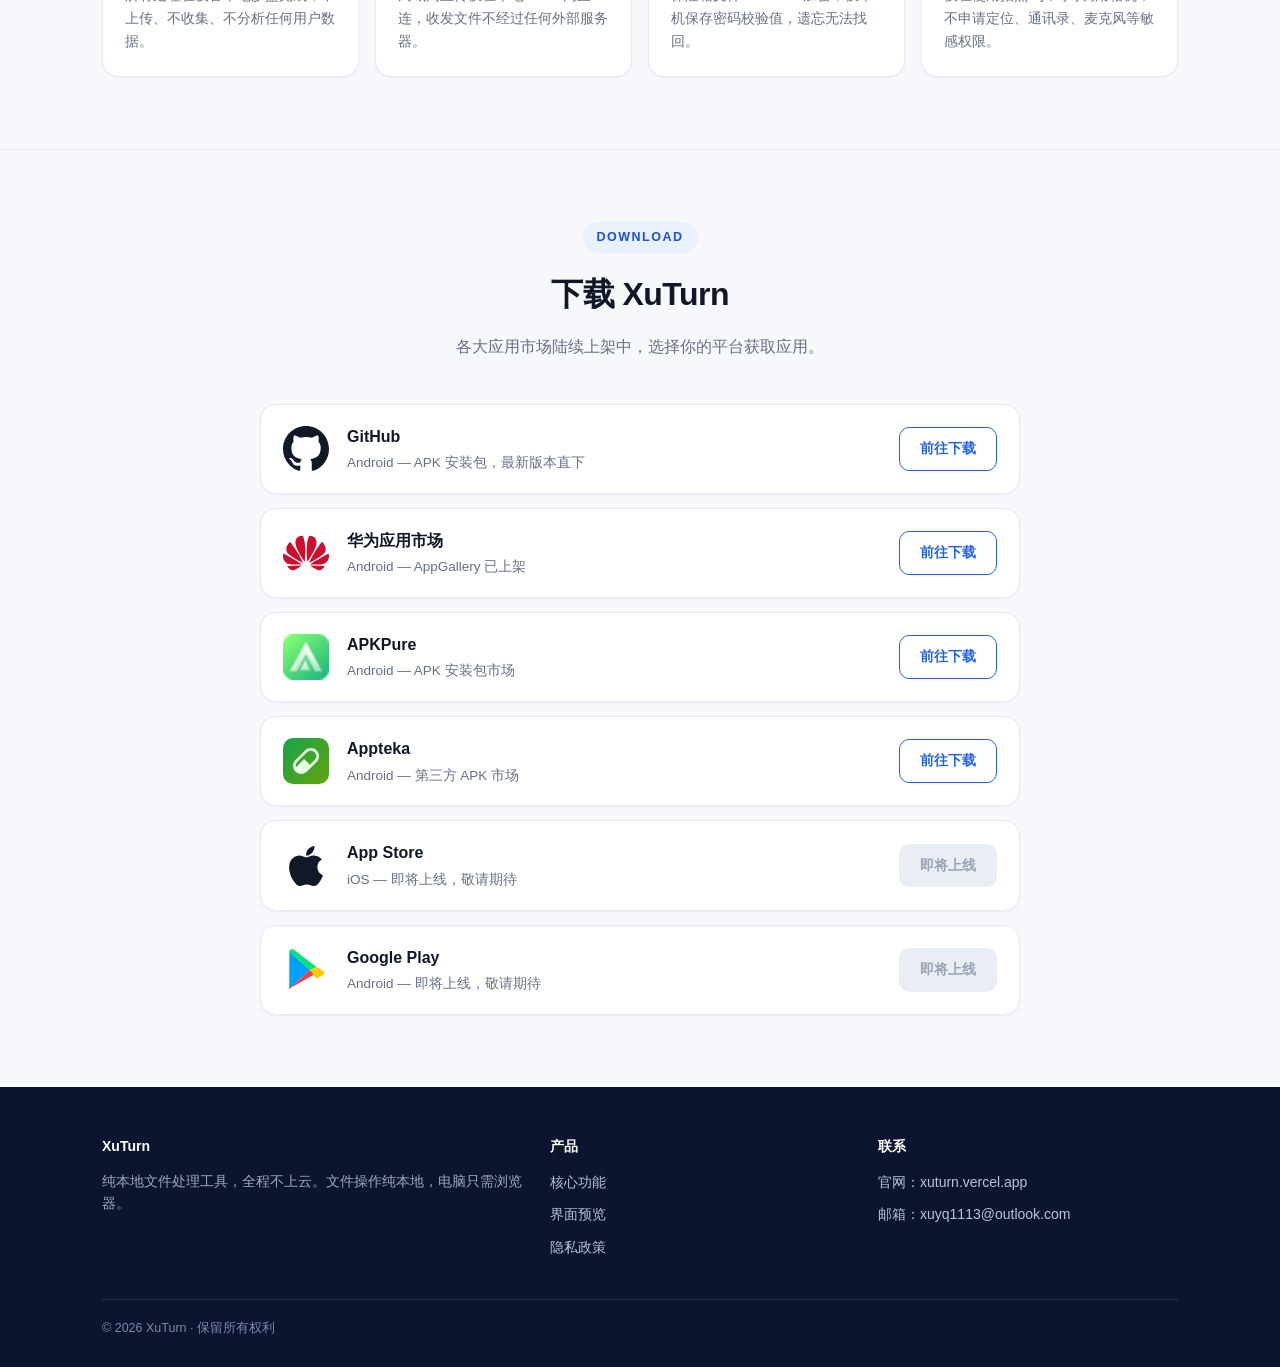
==== commit 2db3af83: "Add files via upload" ====
--- a/index.html
+++ b/index.html
@@ -210,6 +210,20 @@
           <div class="dl-info"><h3>华为应用市场</h3><p>Android — AppGallery 已上架</p></div>
           <a class="dl-btn" href="https://appgallery.huawei.com/app/C119295679" target="_blank" rel="noopener">前往下载</a>
         </div>
+        <div class="dl-card">
+          <div class="dl-icon">
+            <img src="assets/apkpure.png" alt="APKPure">
+          </div>
+          <div class="dl-info"><h3>APKPure</h3><p>Android — APK 安装包市场</p></div>
+          <a class="dl-btn" href="https://apkpure.com/p/com.yongqing.xuturn" target="_blank" rel="noopener">前往下载</a>
+        </div>
+        <div class="dl-card">
+          <div class="dl-icon appteka">
+            <svg viewBox="0 0 260 260" fill="#E5FFE5" width="26" height="26" aria-hidden="true"><path d="M23.9276 120.32L120.32 23.9276C152.36 -7.97588 204.032 -7.97588 236.072 23.9276C267.976 55.8311 267.976 107.64 236.072 139.68L139.68 236.072C107.64 267.976 55.8311 267.976 23.9276 236.072C-7.97588 204.032 -7.97588 152.36 23.9276 120.32ZM43.2879 139.68C28.9722 153.859 24.2003 174.174 29.1085 192.307L110.776 110.776L168.584 168.584L216.712 120.32C238.117 99.0509 238.117 64.5569 216.712 43.2879C195.443 21.8825 160.949 21.8825 139.68 43.2879L43.2879 139.68Z"></path></svg>
+          </div>
+          <div class="dl-info"><h3>Appteka</h3><p>Android — 第三方 APK 市场</p></div>
+          <a class="dl-btn" href="https://appteka.store/user/566539" target="_blank" rel="noopener">前往下载</a>
+        </div>
         <!-- 上架后把 href="#" 替换为对应市场的实际链接 -->
         <div class="dl-card">
           <div class="dl-icon">
--- a/assets/style.css
+++ b/assets/style.css
@@ -182,6 +182,9 @@
 .dl-card:hover { transform: translateY(-2px); box-shadow: var(--shadow-md); }
 .dl-icon { width: 46px; height: 46px; flex: none; display: flex; align-items: center; justify-content: center; }
 .dl-icon svg { width: 100%; height: 100%; }
+.dl-icon img { width: 100%; height: 100%; object-fit: contain; }
+.dl-icon.appteka { background: linear-gradient(135deg, #16a34a, #65a30d); border-radius: 10px; box-shadow: 0 1px 2px rgba(0,0,0,0.06); }
+.dl-icon.appteka svg { width: 26px; height: 26px; }
 .dl-info { flex: 1; min-width: 0; }
 .dl-info h3 { margin: 0; font-size: 16px; font-weight: 700; }
 .dl-info p { margin: 2px 0 0; font-size: 13.5px; color: var(--muted); }
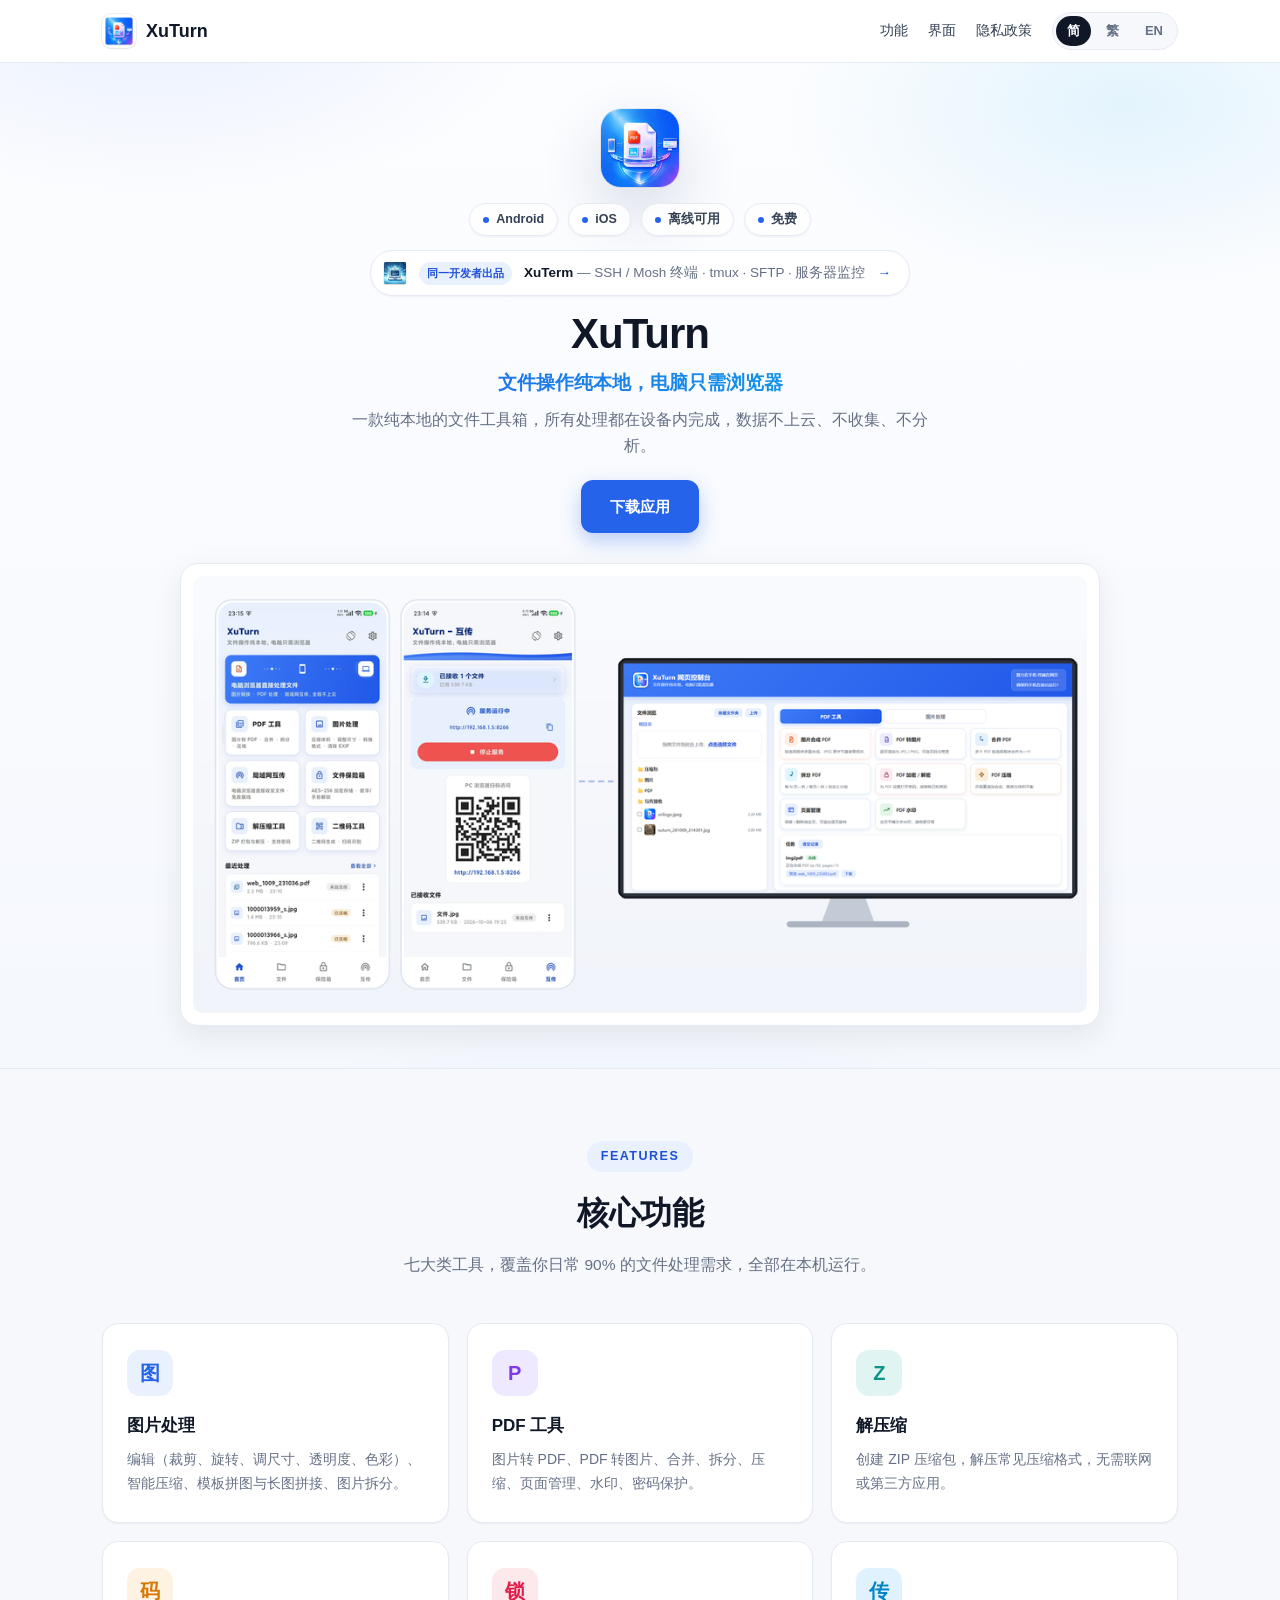
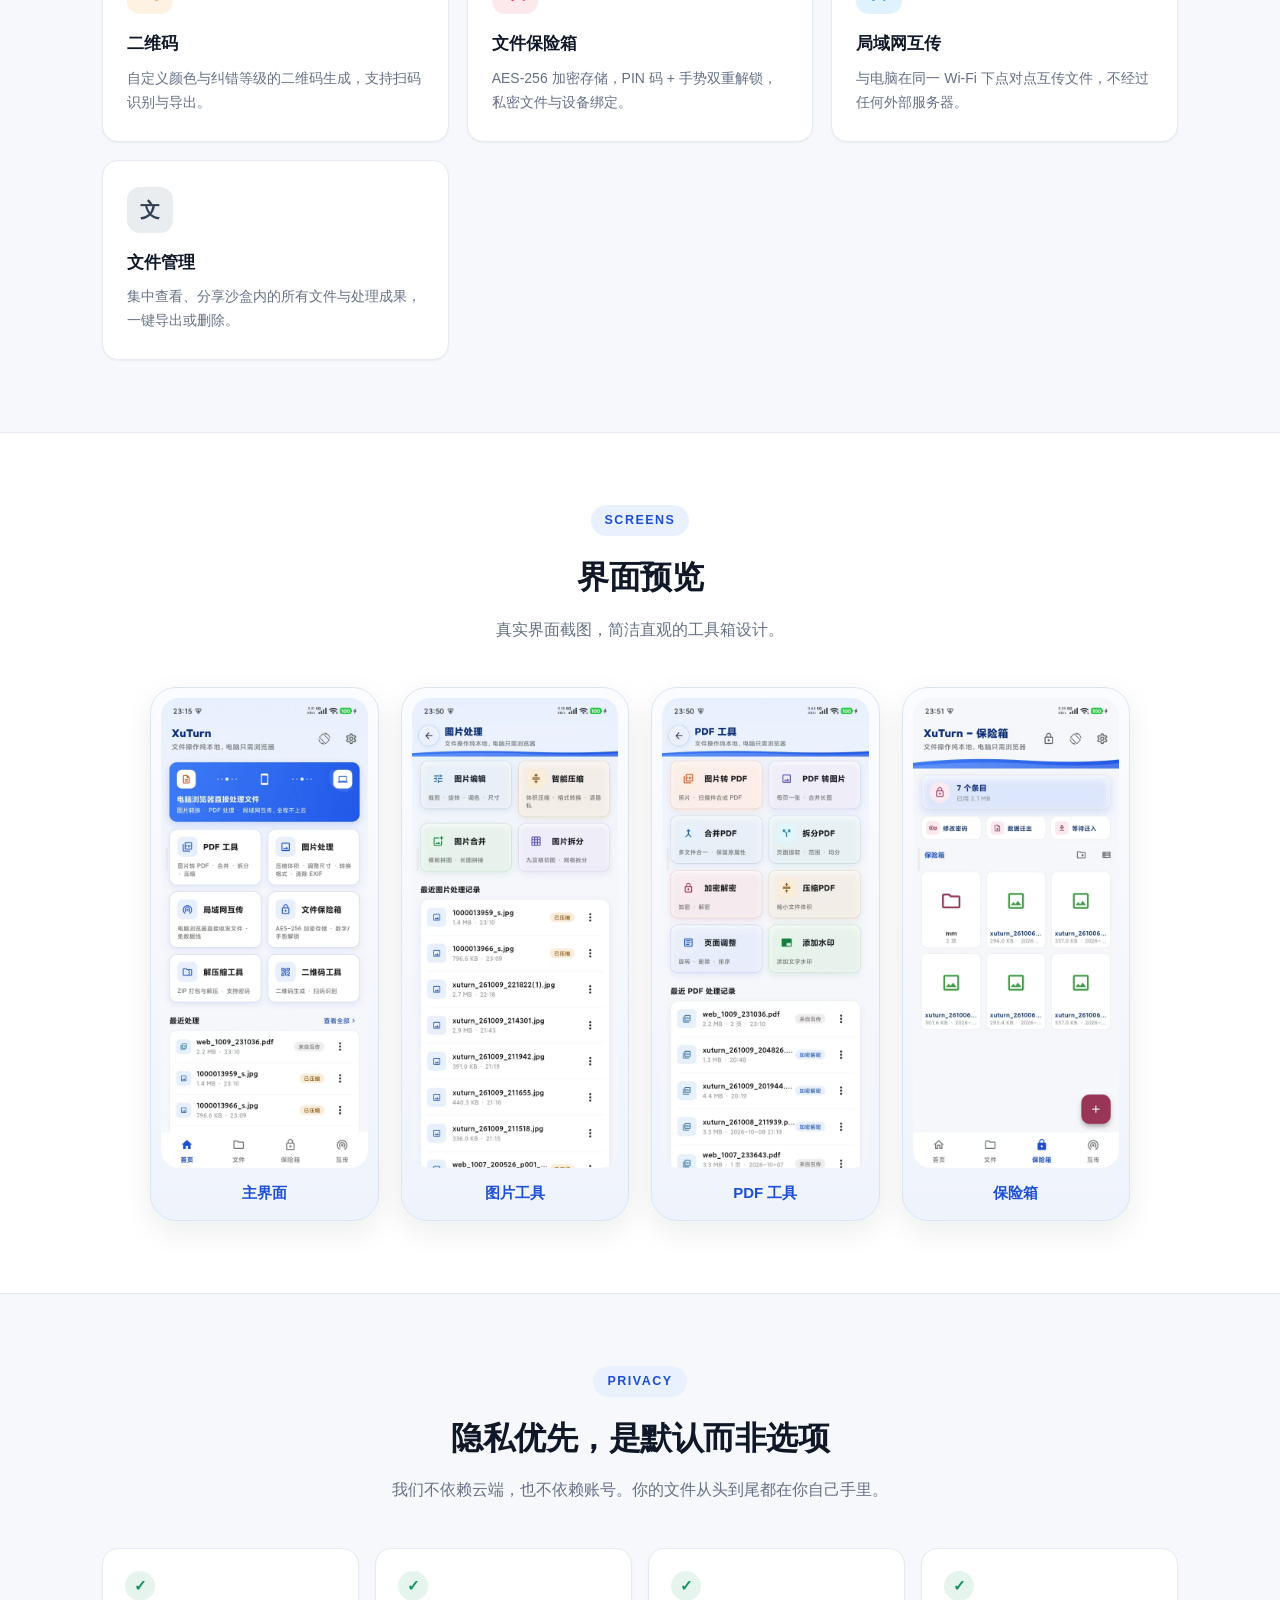
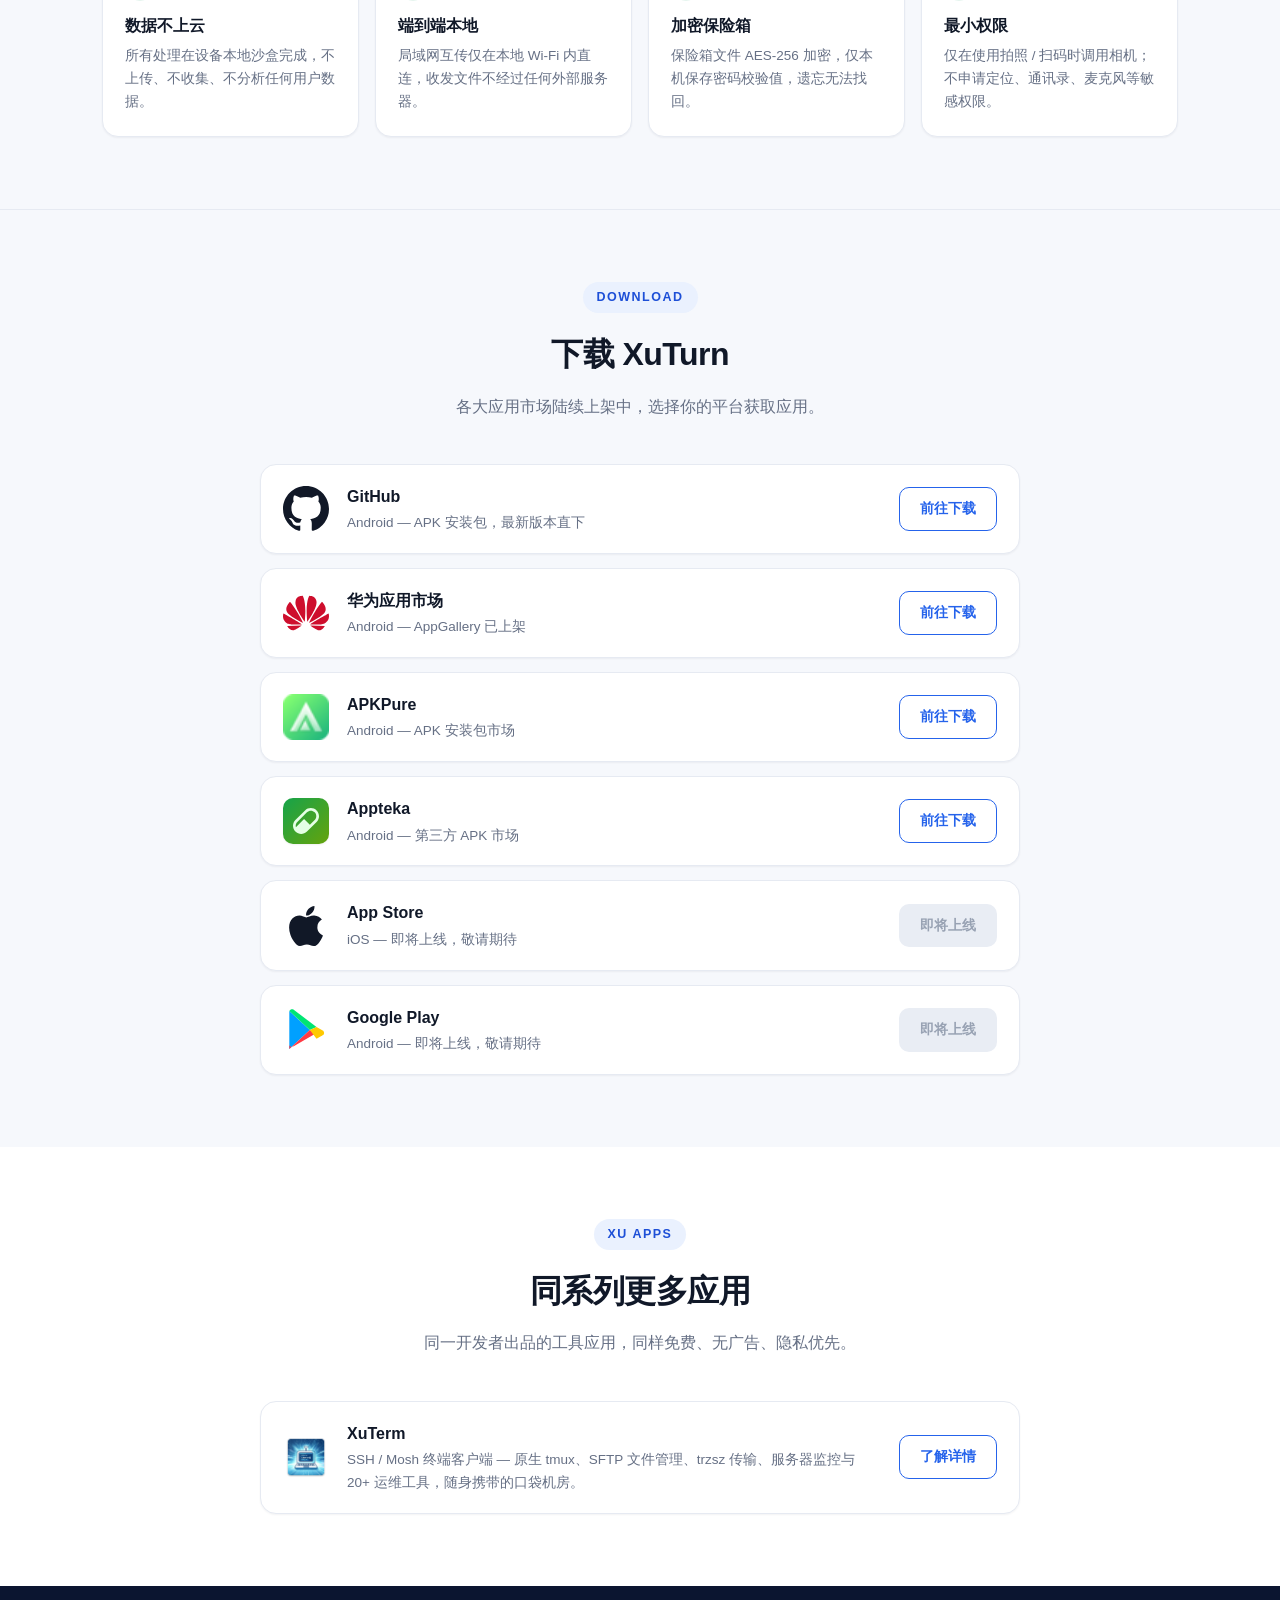
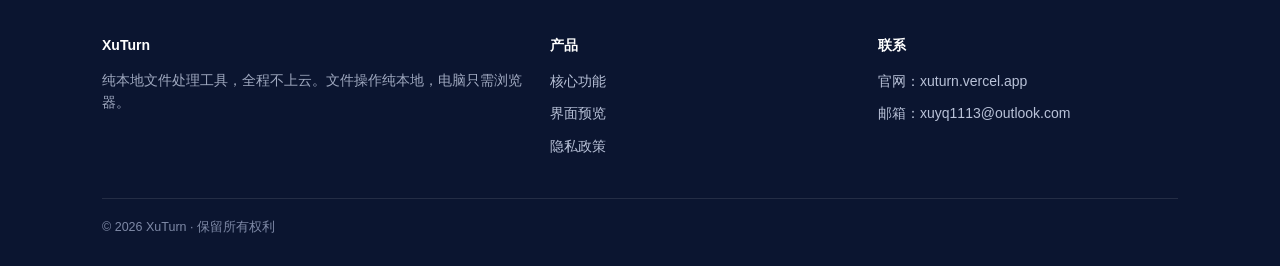
==== commit 11f7c4fb: "Add files via upload" ====
--- a/index.html
+++ b/index.html
@@ -69,6 +69,12 @@
         <span class="badge">离线可用</span>
         <span class="badge">免费</span>
       </div>
+      <a class="sibling-pill" href="https://xuterm.vercel.app/" target="_blank" rel="noopener">
+        <img src="assets/xuterm-logo.png" alt="XuTerm">
+        <span class="tag">同一开发者出品</span>
+        <span><strong>XuTerm</strong><span class="desc"> — SSH / Mosh 终端 · tmux · SFTP · 服务器监控</span></span>
+        <span class="arrow">&rarr;</span>
+      </a>
       <h1>XuTurn</h1>
       <p class="tagline">文件操作纯本地，电脑只需浏览器</p>
       <p class="lead">一款纯本地的文件工具箱，所有处理都在设备内完成，数据不上云、不收集、不分析。</p>
@@ -243,6 +249,23 @@
           </div>
           <div class="dl-info"><h3>Google Play</h3><p>Android — 即将上线，敬请期待</p></div>
           <span class="dl-btn soon">即将上线</span>
+        </div>
+      </div>
+    </div>
+  </section>
+
+  <section id="more-apps">
+    <div class="container">
+      <div class="section-head">
+        <span class="eyebrow">Xu Apps</span>
+        <h2>同系列更多应用</h2>
+        <p>同一开发者出品的工具应用，同样免费、无广告、隐私优先。</p>
+      </div>
+      <div class="dl-list">
+        <div class="dl-card">
+          <div class="dl-icon"><img src="assets/xuterm-logo.png" alt="XuTerm"></div>
+          <div class="dl-info"><h3>XuTerm</h3><p>SSH / Mosh 终端客户端 — 原生 tmux、SFTP 文件管理、trzsz 传输、服务器监控与 20+ 运维工具，随身携带的口袋机房。</p></div>
+          <a class="dl-btn" href="https://xuterm.vercel.app/" target="_blank" rel="noopener">了解详情</a>
         </div>
       </div>
     </div>
--- a/assets/style.css
+++ b/assets/style.css
@@ -255,6 +255,20 @@
 .doc .toc { background: var(--bg-soft); border: 1px solid var(--line); border-radius: 12px; padding: 16px 20px; margin: 18px 0; }
 .doc .toc a { font-weight: 500; }
 
+/* ---------- Sibling app pill (first-screen cross link) ---------- */
+.sibling-pill {
+  display: inline-flex; align-items: center; gap: 10px; margin: 0 auto 14px;
+  padding: 8px 18px 8px 10px; background: #fff; border: 1px solid var(--line);
+  border-radius: 999px; font-size: 13.5px; color: var(--muted);
+  box-shadow: var(--shadow-sm); transition: border-color .15s ease, box-shadow .15s ease;
+}
+.sibling-pill:hover { text-decoration: none; border-color: #C6D2E8; box-shadow: var(--shadow-md); }
+.sibling-pill img { width: 28px; height: 28px; border-radius: 8px; object-fit: cover; flex: none; }
+.sibling-pill strong { color: var(--ink); font-weight: 700; }
+.sibling-pill .arrow { color: var(--primary-700); font-weight: 700; margin-left: 2px; }
+.sibling-pill .tag { flex: none; font-size: 11px; font-weight: 700; color: var(--primary-700); background: var(--primary-50); padding: 2px 8px; border-radius: 999px; margin-right: 2px; }
+@media (max-width: 640px) { .sibling-pill .desc { display: none; } .sibling-pill { padding: 7px 14px 7px 9px; } }
+
 /* ---------- Responsive ---------- */
 @media (max-width: 768px) {
   .hero { padding: 30px 0 26px; }
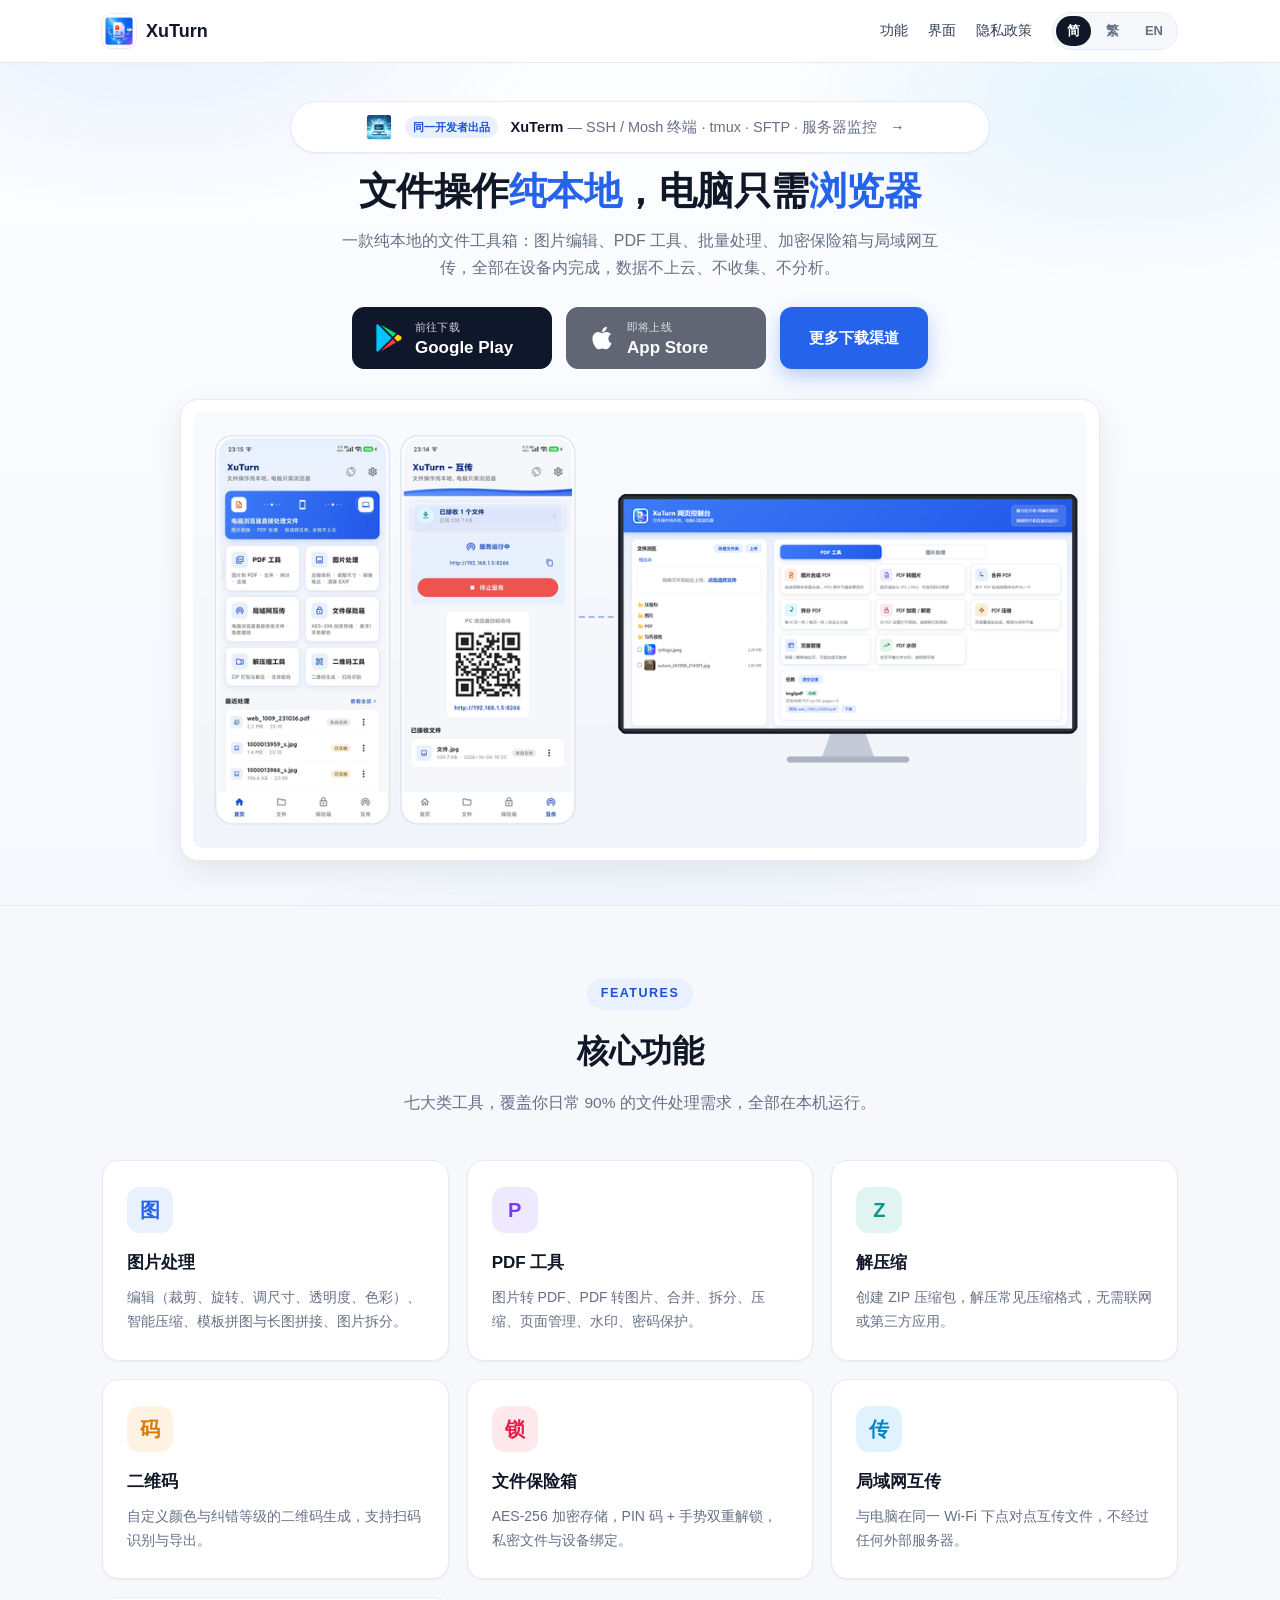
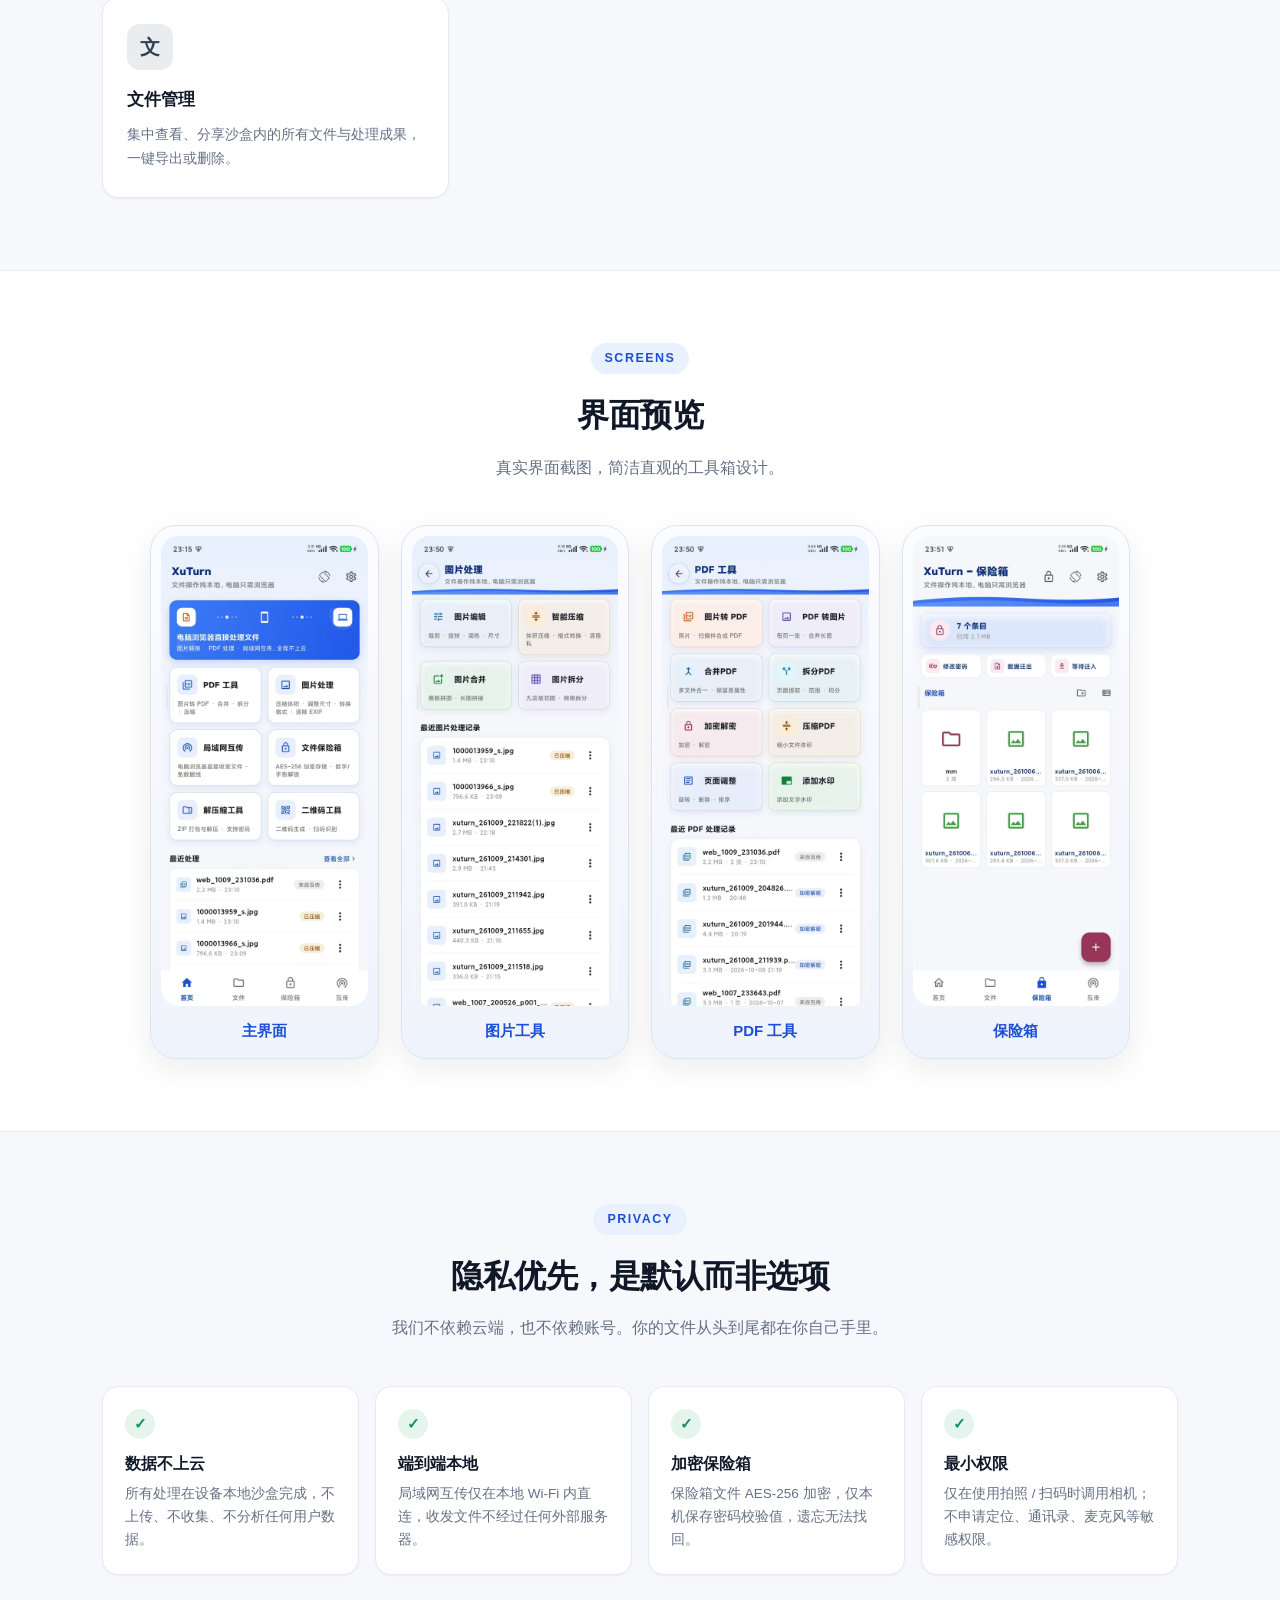
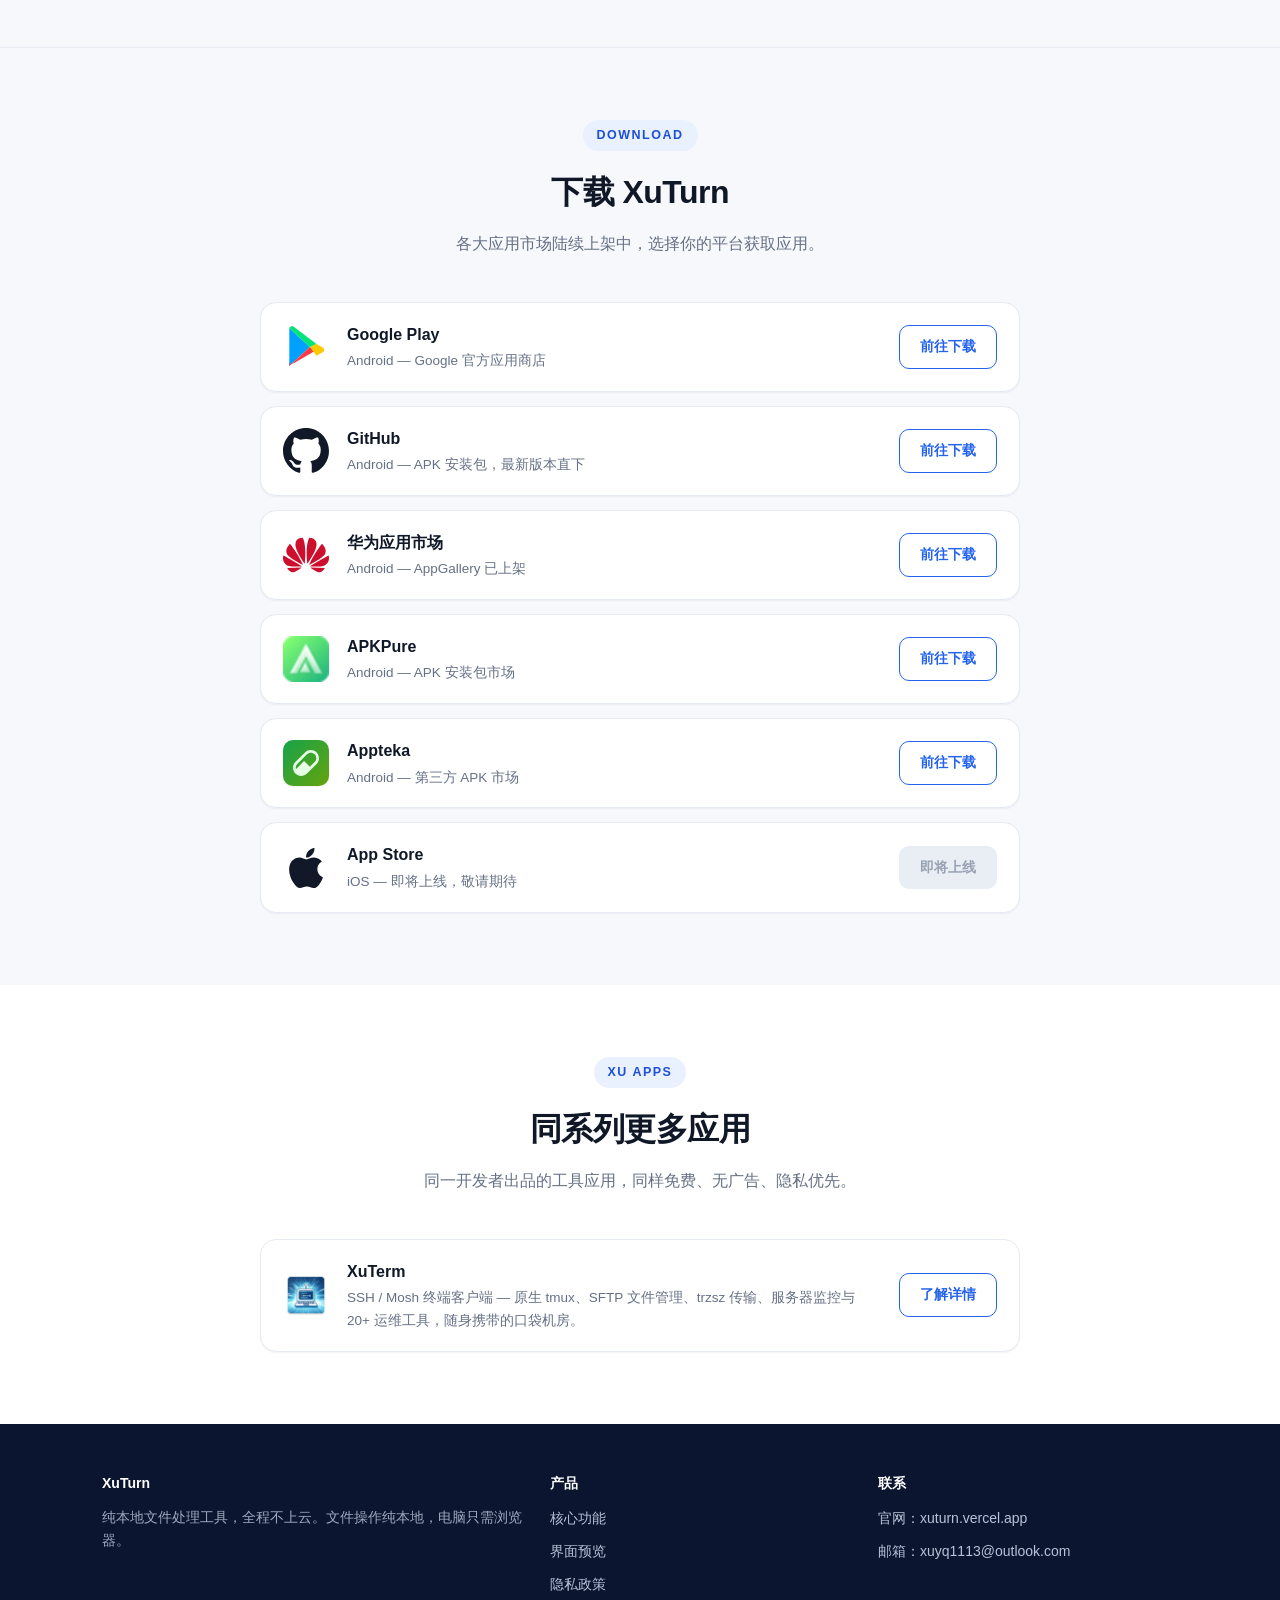
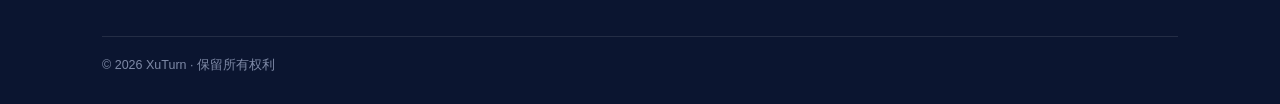
==== commit e1f1efcf: "Add files via upload" ====
--- a/index.html
+++ b/index.html
@@ -62,24 +62,24 @@
 
   <section class="hero">
     <div class="container">
-      <img class="hero-logo" src="assets/icon512.png" alt="XuTurn 应用图标" width="96" height="96" />
-      <div class="badges">
-        <span class="badge">Android</span>
-        <span class="badge">iOS</span>
-        <span class="badge">离线可用</span>
-        <span class="badge">免费</span>
-      </div>
-      <a class="sibling-pill" href="https://xuterm.vercel.app/" target="_blank" rel="noopener">
+      <a class="sibling-pill" href="https://xuterm.vercel.app/index-zh.html" target="_blank" rel="noopener">
         <img src="assets/xuterm-logo.png" alt="XuTerm">
         <span class="tag">同一开发者出品</span>
         <span><strong>XuTerm</strong><span class="desc"> — SSH / Mosh 终端 · tmux · SFTP · 服务器监控</span></span>
         <span class="arrow">&rarr;</span>
       </a>
-      <h1>XuTurn</h1>
-      <p class="tagline">文件操作纯本地，电脑只需浏览器</p>
-      <p class="lead">一款纯本地的文件工具箱，所有处理都在设备内完成，数据不上云、不收集、不分析。</p>
+      <h1>文件操作<em>纯本地</em>，电脑只需<em>浏览器</em></h1>
+      <p class="lead">一款纯本地的文件工具箱：图片编辑、PDF 工具、批量处理、加密保险箱与局域网互传，全部在设备内完成，数据不上云、不收集、不分析。</p>
       <div class="cta-row">
-        <a class="btn btn-primary" href="#download">下载应用</a>
+        <a class="store-btn" href="https://play.google.com/store/apps/details?id=com.yongqing.xuturn" target="_blank" rel="noopener">
+          <svg viewBox="0 0 512 512" width="28" height="28" aria-hidden="true"><path fill="#00C4FF" d="M47 0C34 6.8 25.3 19.2 25.3 35.3v441.3c0 16.1 8.7 28.5 21.7 35.3l256.6-256L47 0z"/><path fill="#00E676" d="M325.3 234.3L104.6 13l280.8 161.2-60.1 60.1z"/><path fill="#FFD500" d="M472.2 225.6l-58.9-34.1-65.7 64.5 65.7 64.5 60.1-34.1c18-14.3 18-46.5-1.2-60.8z"/><path fill="#FF3A44" d="M104.6 499l280.8-161.2-60.1-60.1L104.6 499z"/></svg>
+          <span><small>前往下载</small><strong>Google Play</strong></span>
+        </a>
+        <span class="store-btn soon">
+          <svg viewBox="0 0 384 512" width="26" height="26" fill="#fff" aria-hidden="true"><path d="M318.7 268.7c-.2-36.7 16.4-64.4 50-84.8-18.8-26.9-47.2-41.7-84.7-44.6-35.5-2.8-74.3 20.7-88.5 20.7-15 0-49.4-19.7-76.4-19.7C63.3 141.2 4 184.8 4 273.5q0 39.3 14.4 81.2c12.8 36.7 59 126.7 107.2 125.2 25.2-.6 43-17.9 75.8-17.9 31.8 0 48.3 17.9 76.4 17.9 48.6-.7 90.4-82.5 102.6-119.3-65.2-30.7-61.7-90-61.7-91.9zm-56.6-164.2c27.3-32.4 24.8-61.9 24-72.5-24.1 1.4-52 16.4-67.9 34.9-17.5 19.8-27.8 44.3-25.6 71.9 26.1 2 49.9-11.4 69.5-34.3z"/></svg>
+          <span><small>即将上线</small><strong>App Store</strong></span>
+        </span>
+        <a class="btn btn-primary" href="#download">更多下载渠道</a>
       </div>
       <figure class="promo-figure">
         <img src="assets/shots/promo_zh.png" alt="XuTurn：手机提供算力，电脑只需浏览器" />
@@ -202,42 +202,6 @@
         <p>各大应用市场陆续上架中，选择你的平台获取应用。</p>
       </div>
       <div class="dl-list">
-        <div class="dl-card">
-          <div class="dl-icon">
-            <svg viewBox="0 0 16 16" aria-hidden="true"><path fill="#111827" d="M8 0C3.58 0 0 3.58 0 8c0 3.54 2.29 6.53 5.47 7.59.4.07.55-.17.55-.38 0-.19-.01-.82-.01-1.49-2.01.37-2.53-.49-2.69-.94-.09-.23-.48-.94-.82-1.13-.28-.15-.68-.52-.01-.53.63-.01 1.08.58 1.23.82.72 1.21 1.87.87 2.33.66.07-.52.28-.87.51-1.07-1.78-.2-3.64-.89-3.64-3.95 0-.87.31-1.59.82-2.15-.08-.2-.36-1.02.08-2.12 0 0 .67-.21 2.2.82.64-.18 1.32-.27 2-.27s1.36.09 2 .27c1.53-1.04 2.2-.82 2.2-.82.44 1.1.16 1.92.08 2.12.51.56.82 1.27.82 2.15 0 3.07-1.87 3.75-3.65 3.95.29.25.54.73.54 1.48 0 1.07-.01 1.93-.01 2.2 0 .21.15.46.55.38A8.01 8.01 0 0 0 16 8c0-4.42-3.58-8-8-8z"/></svg>
-          </div>
-          <div class="dl-info"><h3>GitHub</h3><p>Android — APK 安装包，最新版本直下</p></div>
-          <a class="dl-btn" href="https://github.com/LuckyYoungXU/xuturn/releases/latest" target="_blank" rel="noopener">前往下载</a>
-        </div>
-        <div class="dl-card">
-          <div class="dl-icon">
-            <svg viewBox="0 0 24 24" aria-hidden="true"><path fill="#CE0E2D" d="M3.67 6.14S1.82 7.91 1.72 9.78v.35c.08 1.51 1.22 2.4 1.22 2.4 1.83 1.79 6.26 4.04 7.3 4.55 0 0 .06.03.1-.01l.02-.04v-.04C7.52 10.8 3.67 6.14 3.67 6.14zM9.65 18.6c-.02-.08-.1-.08-.1-.08l-7.38.26c.8 1.43 2.15 2.53 3.56 2.2.96-.25 3.16-1.78 3.88-2.3.06-.05.04-.09.04-.09zm.08-.78C6.49 15.63.21 12.28.21 12.28c-.15.46-.2.9-.21 1.3v.07c0 1.07.4 1.82.4 1.82.8 1.69 2.34 2.2 2.34 2.2.7.3 1.4.31 1.4.31.12.02 4.4 0 5.54 0 .05 0 .08-.05.08-.05v-.06c0-.03-.03-.05-.03-.05zM9.06 3.19a3.42 3.42 0 00-2.57 3.15v.41c.03.6.16 1.05.16 1.05.66 2.9 3.86 7.65 4.55 8.65.05.05.1.03.1.03a.1.1 0 00.06-.1c1.06-10.6-1.11-13.42-1.11-13.42-.32.02-1.19.23-1.19.23zm8.299 2.27s-.49-1.8-2.44-2.28c0 0-.57-.14-1.17-.22 0 0-2.18 2.81-1.12 13.43.01.07.06.08.06.08.07.03.1-.03.1-.03.72-1.03 3.9-5.76 4.55-8.64 0 0 .36-1.4.02-2.34zm-2.92 13.07s-.07 0-.09.05c0 0-.01.07.03.1.7.51 2.85 2 3.88 2.3 0 0 .16.05.43.06h.14c.69-.02 1.9-.37 3-2.26l-7.4-.25zm7.83-8.41c.14-2.06-1.94-3.97-1.94-3.98 0 0-3.85 4.66-6.67 10.8 0 0-.03.08.02.13l.04.01h.06c1.06-.53 5.46-2.77 7.28-4.54 0 0 1.15-.93 1.21-2.42zm1.52 2.14s-6.28 3.37-9.52 5.55c0 0-.05.04-.03.11 0 0 .03.06.07.06 1.16 0 5.56 0 5.67-.02 0 0 .57-.02 1.27-.29 0 0 1.56-.5 2.37-2.27 0 0 .73-1.45.17-3.14z"/></svg>
-          </div>
-          <div class="dl-info"><h3>华为应用市场</h3><p>Android — AppGallery 已上架</p></div>
-          <a class="dl-btn" href="https://appgallery.huawei.com/app/C119295679" target="_blank" rel="noopener">前往下载</a>
-        </div>
-        <div class="dl-card">
-          <div class="dl-icon">
-            <img src="assets/apkpure.png" alt="APKPure">
-          </div>
-          <div class="dl-info"><h3>APKPure</h3><p>Android — APK 安装包市场</p></div>
-          <a class="dl-btn" href="https://apkpure.com/p/com.yongqing.xuturn" target="_blank" rel="noopener">前往下载</a>
-        </div>
-        <div class="dl-card">
-          <div class="dl-icon appteka">
-            <svg viewBox="0 0 260 260" fill="#E5FFE5" width="26" height="26" aria-hidden="true"><path d="M23.9276 120.32L120.32 23.9276C152.36 -7.97588 204.032 -7.97588 236.072 23.9276C267.976 55.8311 267.976 107.64 236.072 139.68L139.68 236.072C107.64 267.976 55.8311 267.976 23.9276 236.072C-7.97588 204.032 -7.97588 152.36 23.9276 120.32ZM43.2879 139.68C28.9722 153.859 24.2003 174.174 29.1085 192.307L110.776 110.776L168.584 168.584L216.712 120.32C238.117 99.0509 238.117 64.5569 216.712 43.2879C195.443 21.8825 160.949 21.8825 139.68 43.2879L43.2879 139.68Z"></path></svg>
-          </div>
-          <div class="dl-info"><h3>Appteka</h3><p>Android — 第三方 APK 市场</p></div>
-          <a class="dl-btn" href="https://appteka.store/user/566539" target="_blank" rel="noopener">前往下载</a>
-        </div>
-        <!-- 上架后把 href="#" 替换为对应市场的实际链接 -->
-        <div class="dl-card">
-          <div class="dl-icon">
-            <svg viewBox="0 0 384 512" aria-hidden="true"><path fill="#111827" d="M318.7 268.7c-.2-36.7 16.4-64.4 50-84.8-18.8-26.9-47.2-41.7-84.7-44.6-35.5-2.8-74.3 20.7-88.5 20.7-15 0-49.4-19.7-76.4-19.7C63.3 141.2 4 184.8 4 273.5q0 39.3 14.4 81.2c12.8 36.7 59 126.7 107.2 125.2 25.2-.6 43-17.9 75.8-17.9 31.8 0 48.3 17.9 76.4 17.9 48.6-.7 90.4-82.5 102.6-119.3-65.2-30.7-61.7-90-61.7-91.9zm-56.6-164.2c27.3-32.4 24.8-61.9 24-72.5-24.1 1.4-52 16.4-67.9 34.9-17.5 19.8-27.8 44.3-25.6 71.9 26.1 2 49.9-11.4 69.5-34.3z"/></svg>
-          </div>
-          <div class="dl-info"><h3>App Store</h3><p>iOS — 即将上线，敬请期待</p></div>
-          <span class="dl-btn soon">即将上线</span>
-        </div>
         <div class="dl-card">
           <div class="dl-icon">
             <svg viewBox="0 0 24 24" aria-hidden="true">
@@ -247,7 +211,43 @@
               <path fill="#FFC900" d="M17.5 10.4l3.2 1.8c1 .6 1 2 0 2.6l-3.2 1.8L14 12l3.5-1.6z"/>
             </svg>
           </div>
-          <div class="dl-info"><h3>Google Play</h3><p>Android — 即将上线，敬请期待</p></div>
+          <div class="dl-info"><h3>Google Play</h3><p>Android — Google 官方应用商店</p></div>
+          <a class="dl-btn" href="https://play.google.com/store/apps/details?id=com.yongqing.xuturn" target="_blank" rel="noopener">前往下载</a>
+        </div>
+        <div class="dl-card">
+          <div class="dl-icon">
+            <svg viewBox="0 0 16 16" aria-hidden="true"><path fill="#111827" d="M8 0C3.58 0 0 3.58 0 8c0 3.54 2.29 6.53 5.47 7.59.4.07.55-.17.55-.38 0-.19-.01-.82-.01-1.49-2.01.37-2.53-.49-2.69-.94-.09-.23-.48-.94-.82-1.13-.28-.15-.68-.52-.01-.53.63-.01 1.08.58 1.23.82.72 1.21 1.87.87 2.33.66.07-.52.28-.87.51-1.07-1.78-.2-3.64-.89-3.64-3.95 0-.87.31-1.59.82-2.15-.08-.2-.36-1.02.08-2.12 0 0 .67-.21 2.2.82.64-.18 1.32-.27 2-.27s1.36.09 2 .27c1.53-1.04 2.2-.82 2.2-.82.44 1.1.16 1.92.08 2.12.51.56.82 1.27.82 2.15 0 3.07-1.87 3.75-3.65 3.95.29.25.54.73.54 1.48 0 1.07-.01 1.93-.01 2.2 0 .21.15.46.55.38A8.01 8.01 0 0 0 16 8c0-4.42-3.58-8-8-8z"/></svg>
+          </div>
+          <div class="dl-info"><h3>GitHub</h3><p>Android — APK 安装包，最新版本直下</p></div>
+          <a class="dl-btn" href="https://github.com/LuckyYoungXU/xuturn/releases/latest" target="_blank" rel="noopener">前往下载</a>
+        </div>
+        <div class="dl-card">
+          <div class="dl-icon">
+            <svg viewBox="0 0 24 24" aria-hidden="true"><path fill="#CE0E2D" d="M3.67 6.14S1.82 7.91 1.72 9.78v.35c.08 1.51 1.22 2.4 1.22 2.4 1.83 1.79 6.26 4.04 7.3 4.55 0 0 .06.03.1-.01l.02-.04v-.04C7.52 10.8 3.67 6.14 3.67 6.14zM9.65 18.6c-.02-.08-.1-.08-.1-.08l-7.38.26c.8 1.43 2.15 2.53 3.56 2.2.96-.25 3.16-1.78 3.88-2.3.06-.05.04-.09.04-.09zm.08-.78C6.49 15.63.21 12.28.21 12.28c-.15.46-.2.9-.21 1.3v.07c0 1.07.4 1.82.4 1.82.8 1.69 2.34 2.2 2.34 2.2.7.3 1.4.31 1.4.31.12.02 4.4 0 5.54 0 .05 0 .08-.05.08-.05v-.06c0-.03-.03-.05-.03-.05zM9.06 3.19a3.42 3.42 0 00-2.57 3.15v.41c.03.6.16 1.05.16 1.05.66 2.9 3.86 7.65 4.55 8.65.05.05.1.03.1.03a.1.1 0 00.06-.1c1.06-10.6-1.11-13.42-1.11-13.42-.32.02-1.19.23-1.19.23zm8.299 2.27s-.49-1.8-2.44-2.28c0 0-.57-.14-1.17-.22 0 0-2.18 2.81-1.12 13.43.01.07.06.08.06.08.07.03.1-.03.1-.03.72-1.03 3.9-5.76 4.55-8.64 0 0 .36-1.4.02-2.34zm-2.92 13.07s-.07 0-.09.05c0 0-.01.07.03.1.7.51 2.85 2 3.88 2.3 0 0 .16.05.43.06h.14c.69-.02 1.9-.37 3-2.26l-7.4-.25zm7.83-8.41c.14-2.06-1.94-3.97-1.94-3.98 0 0-3.85 4.66-6.67 10.8 0 0-.03.08.02.13l.04.01h.06c1.06-.53 5.46-2.77 7.28-4.54 0 0 1.15-.93 1.21-2.42zm1.52 2.14s-6.28 3.37-9.52 5.55c0 0-.05.04-.03.11 0 0 .03.06.07.06 1.16 0 5.56 0 5.67-.02 0 0 .57-.02 1.27-.29 0 0 1.56-.5 2.37-2.27 0 0 .73-1.45.17-3.14z"/></svg>
+          </div>
+          <div class="dl-info"><h3>华为应用市场</h3><p>Android — AppGallery 已上架</p></div>
+          <a class="dl-btn" href="https://appgallery.huawei.com/app/C119295679" target="_blank" rel="noopener">前往下载</a>
+        </div>
+        <div class="dl-card">
+          <div class="dl-icon">
+            <img src="assets/apkpure.png" alt="APKPure">
+          </div>
+          <div class="dl-info"><h3>APKPure</h3><p>Android — APK 安装包市场</p></div>
+          <a class="dl-btn" href="https://apkpure.com/p/com.yongqing.xuturn" target="_blank" rel="noopener">前往下载</a>
+        </div>
+        <div class="dl-card">
+          <div class="dl-icon appteka">
+            <svg viewBox="0 0 260 260" fill="#E5FFE5" width="26" height="26" aria-hidden="true"><path d="M23.9276 120.32L120.32 23.9276C152.36 -7.97588 204.032 -7.97588 236.072 23.9276C267.976 55.8311 267.976 107.64 236.072 139.68L139.68 236.072C107.64 267.976 55.8311 267.976 23.9276 236.072C-7.97588 204.032 -7.97588 152.36 23.9276 120.32ZM43.2879 139.68C28.9722 153.859 24.2003 174.174 29.1085 192.307L110.776 110.776L168.584 168.584L216.712 120.32C238.117 99.0509 238.117 64.5569 216.712 43.2879C195.443 21.8825 160.949 21.8825 139.68 43.2879L43.2879 139.68Z"></path></svg>
+          </div>
+          <div class="dl-info"><h3>Appteka</h3><p>Android — 第三方 APK 市场</p></div>
+          <a class="dl-btn" href="https://appteka.store/user/566539" target="_blank" rel="noopener">前往下载</a>
+        </div>
+        <!-- 上架后把 href="#" 替换为对应市场的实际链接 -->
+        <div class="dl-card">
+          <div class="dl-icon">
+            <svg viewBox="0 0 384 512" aria-hidden="true"><path fill="#111827" d="M318.7 268.7c-.2-36.7 16.4-64.4 50-84.8-18.8-26.9-47.2-41.7-84.7-44.6-35.5-2.8-74.3 20.7-88.5 20.7-15 0-49.4-19.7-76.4-19.7C63.3 141.2 4 184.8 4 273.5q0 39.3 14.4 81.2c12.8 36.7 59 126.7 107.2 125.2 25.2-.6 43-17.9 75.8-17.9 31.8 0 48.3 17.9 76.4 17.9 48.6-.7 90.4-82.5 102.6-119.3-65.2-30.7-61.7-90-61.7-91.9zm-56.6-164.2c27.3-32.4 24.8-61.9 24-72.5-24.1 1.4-52 16.4-67.9 34.9-17.5 19.8-27.8 44.3-25.6 71.9 26.1 2 49.9-11.4 69.5-34.3z"/></svg>
+          </div>
+          <div class="dl-info"><h3>App Store</h3><p>iOS — 即将上线，敬请期待</p></div>
           <span class="dl-btn soon">即将上线</span>
         </div>
       </div>
@@ -265,7 +265,7 @@
         <div class="dl-card">
           <div class="dl-icon"><img src="assets/xuterm-logo.png" alt="XuTerm"></div>
           <div class="dl-info"><h3>XuTerm</h3><p>SSH / Mosh 终端客户端 — 原生 tmux、SFTP 文件管理、trzsz 传输、服务器监控与 20+ 运维工具，随身携带的口袋机房。</p></div>
-          <a class="dl-btn" href="https://xuterm.vercel.app/" target="_blank" rel="noopener">了解详情</a>
+          <a class="dl-btn" href="https://xuterm.vercel.app/index-zh.html" target="_blank" rel="noopener">了解详情</a>
         </div>
       </div>
     </div>
--- a/assets/style.css
+++ b/assets/style.css
@@ -69,7 +69,7 @@
 /* ---------- Hero (light, logo shown directly) ---------- */
 .hero {
   position: relative; overflow: hidden; text-align: center;
-  padding: 46px 0 42px;
+  padding: 38px 0 44px;
   background:
     radial-gradient(640px 320px at 12% -6%, rgba(37, 99, 235, 0.09), transparent 62%),
     radial-gradient(560px 300px at 88% 4%, rgba(14, 165, 233, 0.10), transparent 62%),
@@ -77,28 +77,11 @@
     linear-gradient(180deg, #FCFDFF 0%, #F5F8FD 100%);
 }
 .hero .container { position: relative; z-index: 1; }
-.hero-logo {
-  width: 78px; height: 78px; border-radius: 20px; object-fit: cover;
-  margin: 0 auto 16px;
-  box-shadow: var(--shadow-lg), 0 0 0 1px rgba(16, 24, 40, 0.06);
-}
-.badges { display: flex; gap: 10px; justify-content: center; margin: 0 0 14px; flex-wrap: wrap; }
-.badge {
-  display: inline-flex; align-items: center; gap: 7px;
-  font-size: 12.5px; font-weight: 600; padding: 5px 13px; border-radius: 999px;
-  background: rgba(255, 255, 255, 0.85); border: 1px solid var(--line); color: var(--ink-2);
-  box-shadow: var(--shadow-sm);
-}
-.badge::before { content: ""; width: 6px; height: 6px; border-radius: 50%; background: var(--primary); }
 .hero h1 {
-  font-size: 42px; margin: 0 0 8px; font-weight: 800; letter-spacing: -1px; line-height: 1.15;
-}
-.hero .tagline {
-  font-size: 19px; font-weight: 700; margin: 0 auto 8px; max-width: 680px;
-  background: linear-gradient(92deg, #2563EB, #0EA5E9);
-  -webkit-background-clip: text; background-clip: text; color: transparent;
-}
-.hero .lead { font-size: 15.5px; color: var(--muted); max-width: 600px; margin: 0 auto 20px; }
+  font-size: clamp(26px, 3.6vw, 38px); margin: 0 0 12px; font-weight: 800; letter-spacing: -0.5px; line-height: 1.2;
+}
+.hero h1 em { font-style: normal; color: var(--primary); }
+.hero .lead { font-size: 16px; color: var(--muted); max-width: 620px; margin: 0 auto 26px; }
 .cta-row { display: flex; gap: 14px; justify-content: center; flex-wrap: wrap; }
 .btn {
   display: inline-flex; align-items: center; justify-content: center; gap: 8px;
@@ -111,6 +94,20 @@
 .btn-primary:hover { background: var(--primary-700); }
 .btn-outline { background: #fff; color: var(--ink); border-color: var(--line); box-shadow: var(--shadow-sm); }
 .btn-outline:hover { border-color: #C6D2E8; }
+
+/* Hero store badges (Google Play / App Store)，样式与 XuTerm 官网一致 */
+.store-btn {
+  display: inline-flex; align-items: center; gap: 12px; padding: 10px 22px;
+  background: #0F172A; color: #fff; border-radius: 12px; text-decoration: none;
+  min-width: 200px; text-align: left; border: 1px solid #0F172A;
+  transition: transform .15s ease, box-shadow .15s ease;
+}
+.store-btn:hover { text-decoration: none; transform: translateY(-2px); box-shadow: 0 10px 24px rgba(15, 23, 42, 0.28); }
+.store-btn svg { flex: none; }
+.store-btn small { display: block; font-size: 11px; font-weight: 500; opacity: .8; letter-spacing: .02em; }
+.store-btn strong { display: block; font-size: 17px; font-weight: 700; line-height: 1.25; }
+.store-btn.soon { opacity: .65; }
+.store-btn.soon:hover { transform: none; box-shadow: none; }
 
 /* ---------- Sections ---------- */
 section { padding: 72px 0; }
@@ -257,24 +254,23 @@
 
 /* ---------- Sibling app pill (first-screen cross link) ---------- */
 .sibling-pill {
-  display: inline-flex; align-items: center; gap: 10px; margin: 0 auto 14px;
-  padding: 8px 18px 8px 10px; background: #fff; border: 1px solid var(--line);
-  border-radius: 999px; font-size: 13.5px; color: var(--muted);
+  display: inline-flex; align-items: center; justify-content: center; gap: 11px; margin: 0 auto 16px;
+  min-width: min(700px, 94vw);
+  padding: 10px 24px 10px 12px; background: #fff; border: 1px solid var(--line);
+  border-radius: 999px; font-size: 14.5px; color: var(--muted);
   box-shadow: var(--shadow-sm); transition: border-color .15s ease, box-shadow .15s ease;
 }
 .sibling-pill:hover { text-decoration: none; border-color: #C6D2E8; box-shadow: var(--shadow-md); }
-.sibling-pill img { width: 28px; height: 28px; border-radius: 8px; object-fit: cover; flex: none; }
+.sibling-pill img { width: 30px; height: 30px; border-radius: 8px; object-fit: cover; flex: none; }
 .sibling-pill strong { color: var(--ink); font-weight: 700; }
 .sibling-pill .arrow { color: var(--primary-700); font-weight: 700; margin-left: 2px; }
 .sibling-pill .tag { flex: none; font-size: 11px; font-weight: 700; color: var(--primary-700); background: var(--primary-50); padding: 2px 8px; border-radius: 999px; margin-right: 2px; }
-@media (max-width: 640px) { .sibling-pill .desc { display: none; } .sibling-pill { padding: 7px 14px 7px 9px; } }
+@media (max-width: 640px) { .sibling-pill .desc { display: none; } .sibling-pill { padding: 7px 14px 7px 9px; min-width: 0; } }
 
 /* ---------- Responsive ---------- */
 @media (max-width: 768px) {
-  .hero { padding: 30px 0 26px; }
-  .hero-logo { width: 60px; height: 60px; border-radius: 16px; margin-bottom: 12px; }
-  .hero h1 { font-size: 30px; }
-  .hero .tagline { font-size: 16px; }
+  .hero { padding: 26px 0 30px; }
+  .hero h1 { font-size: 22px; }
   .hero .lead { font-size: 14px; margin-bottom: 16px; }
   .nav { gap: 12px; }
   .nav > a.hide-sm { display: none; }
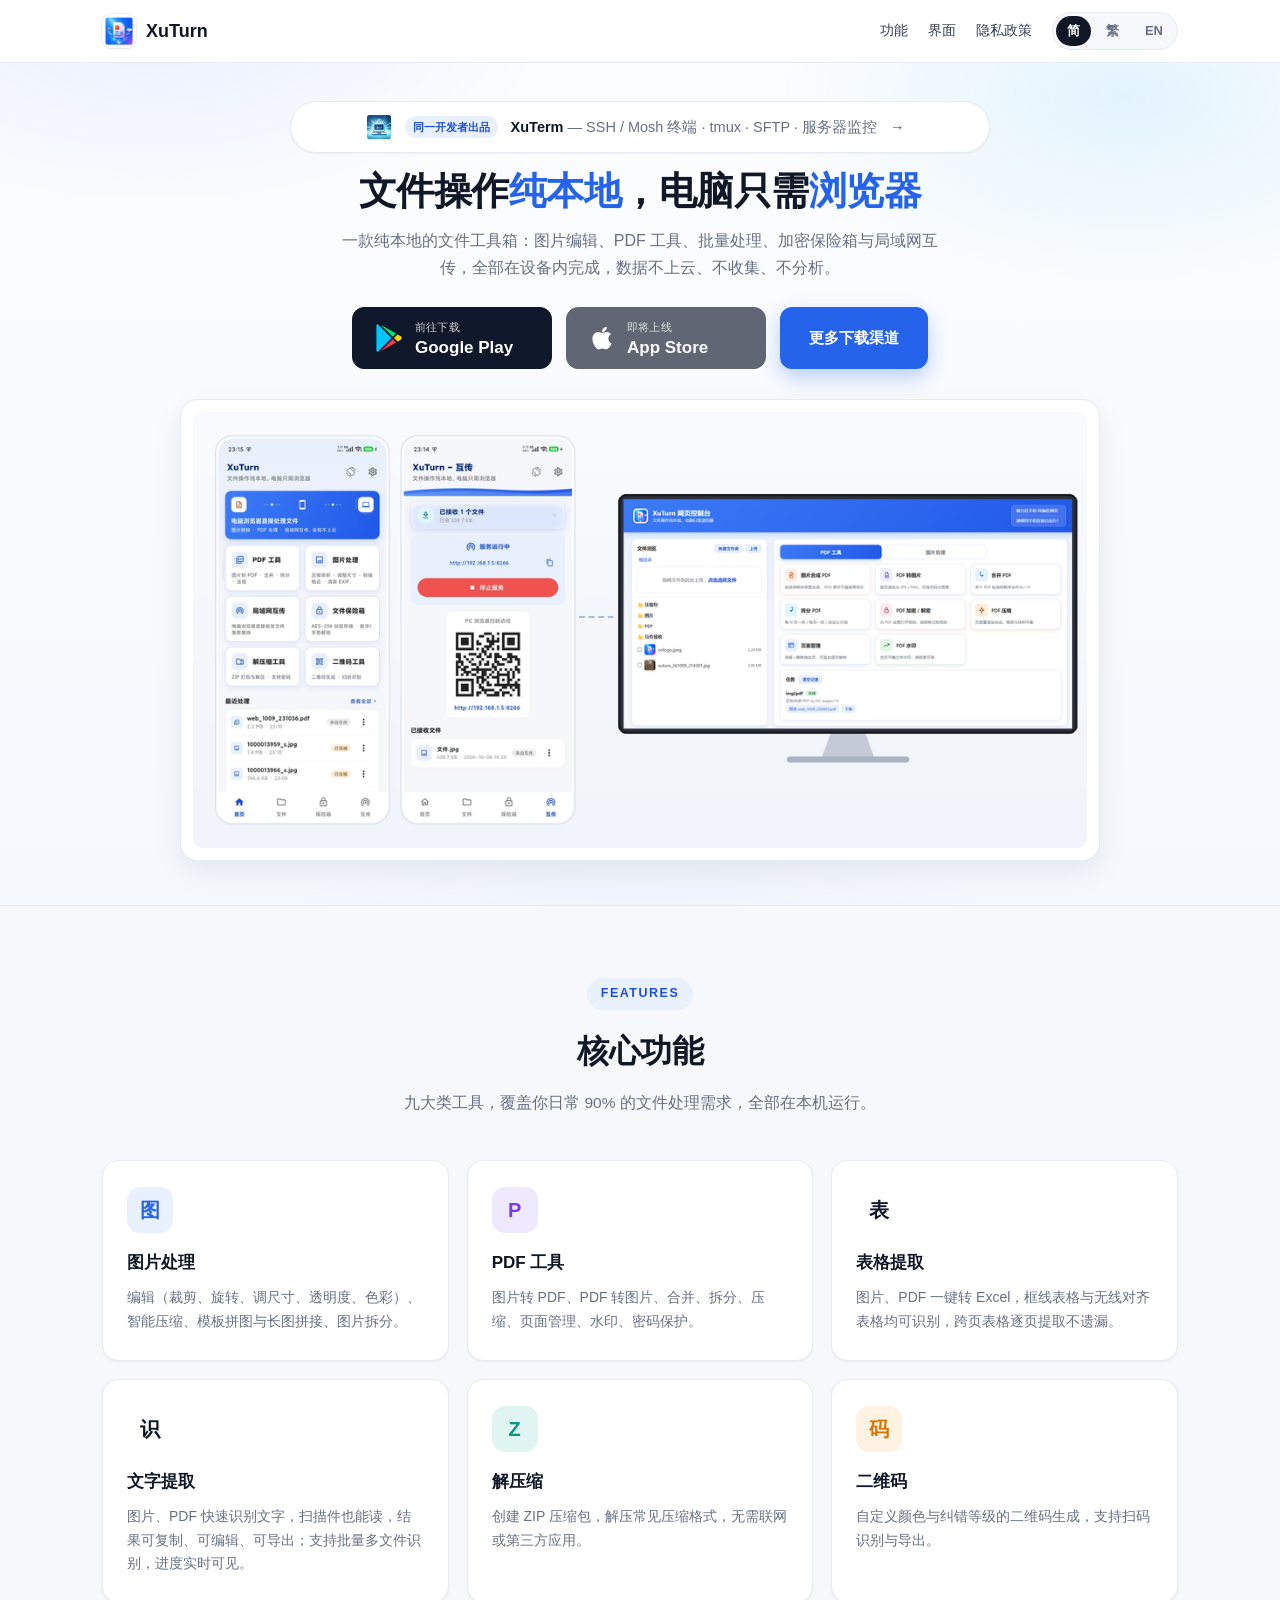
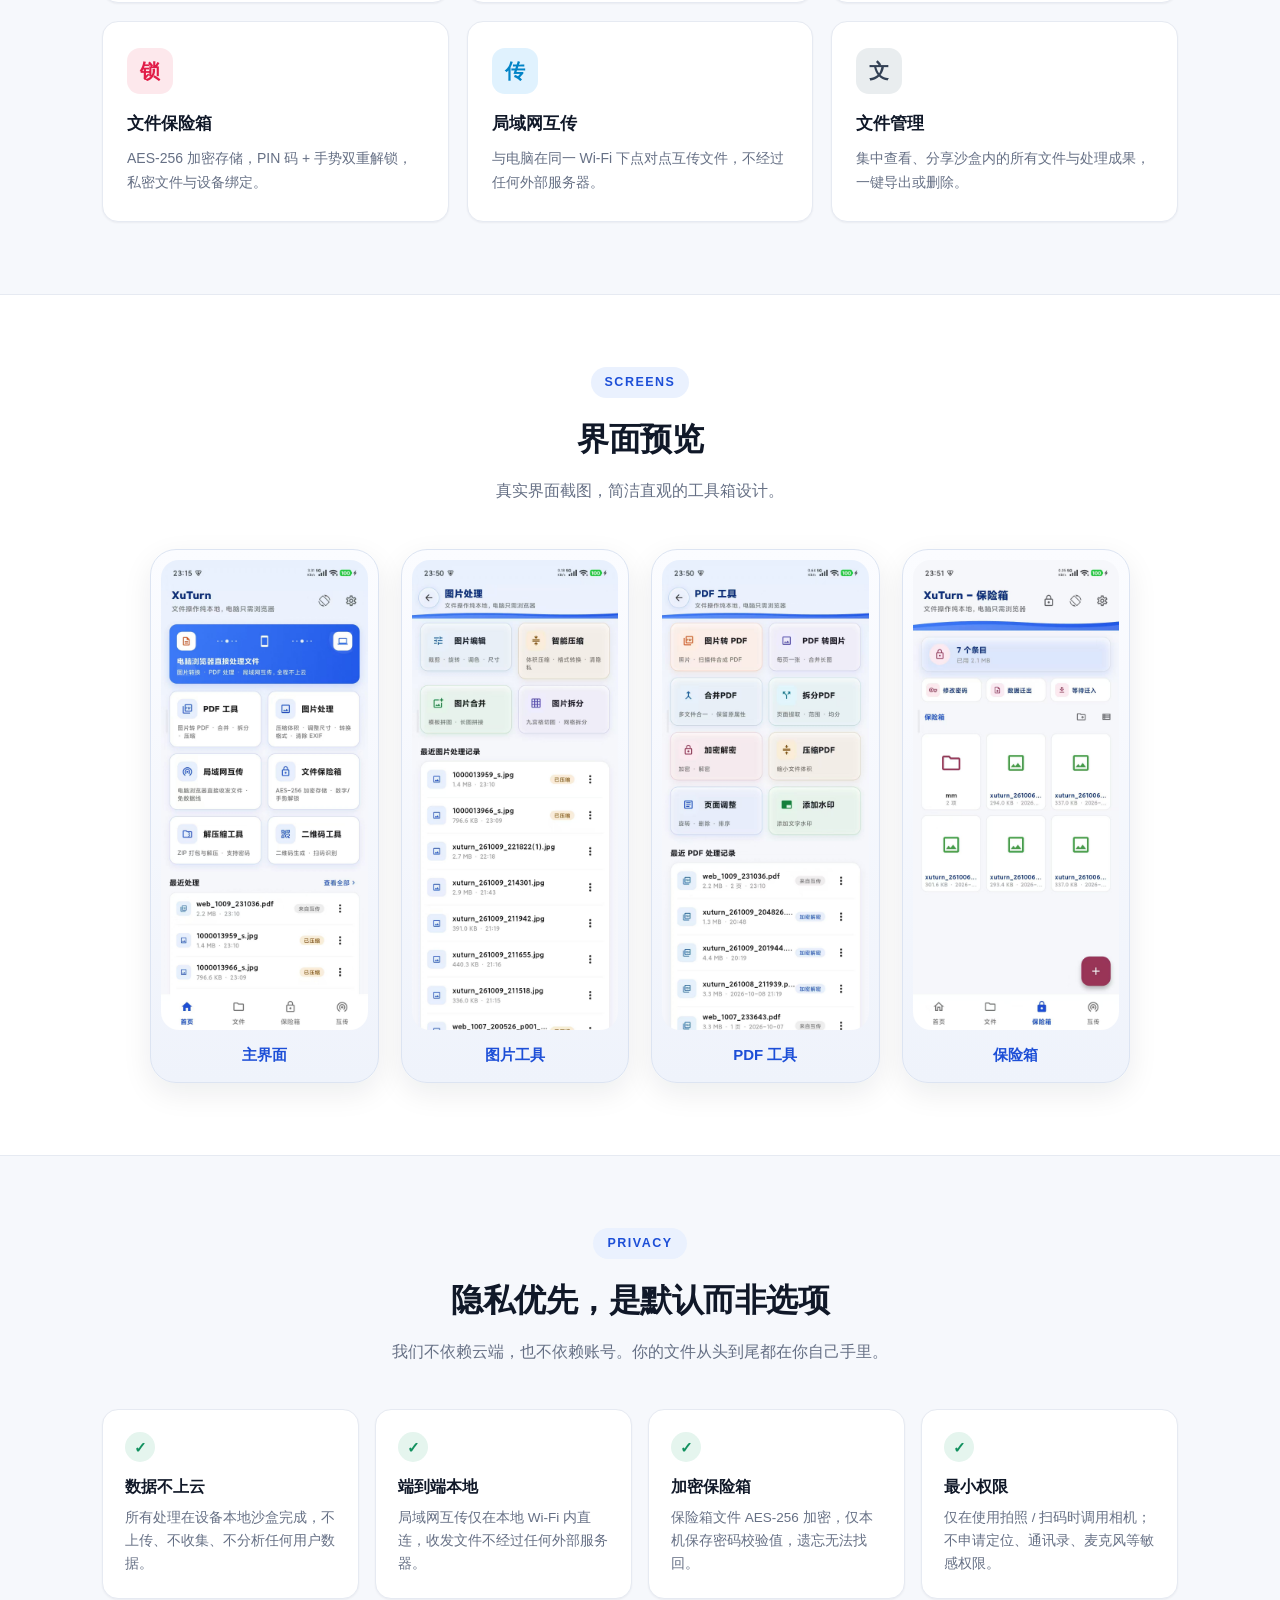
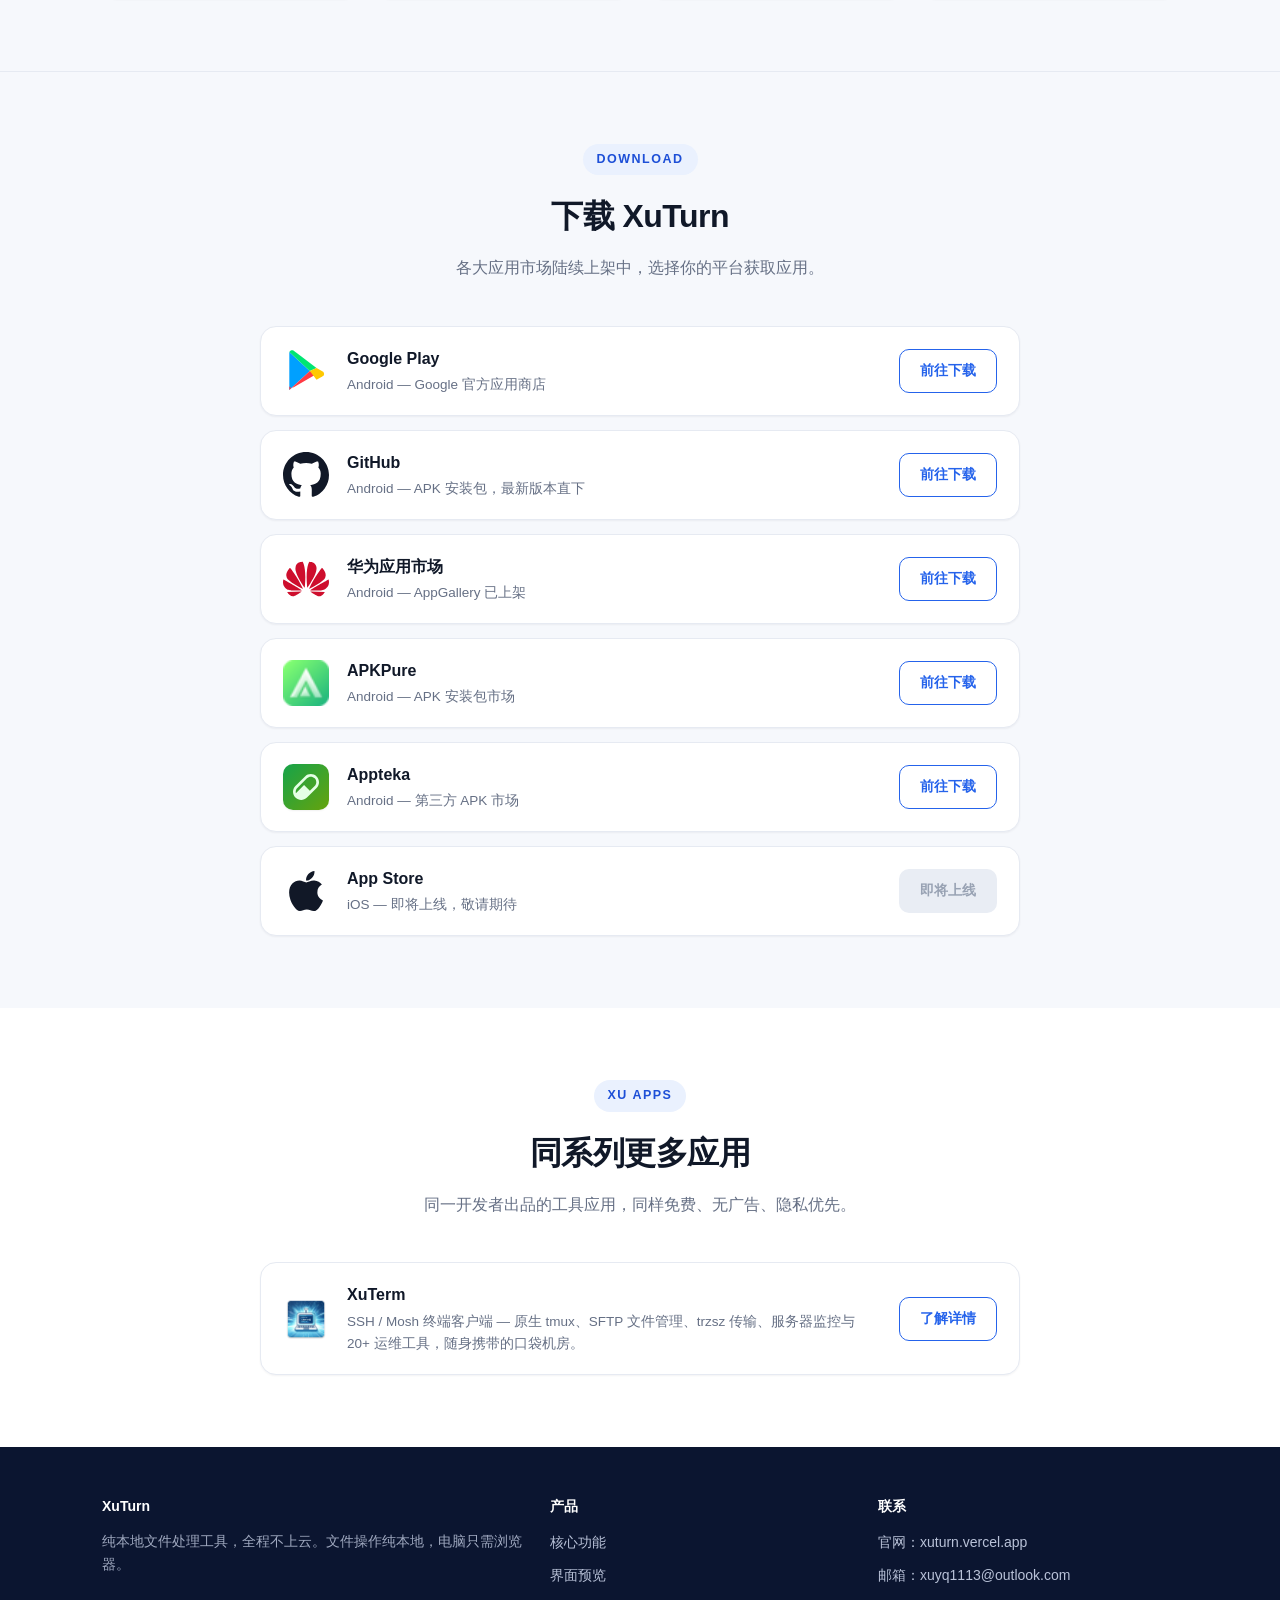
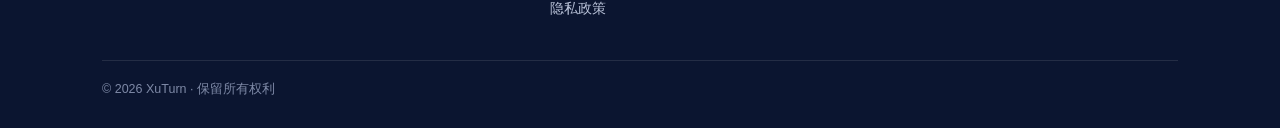
==== commit a334f18c: "Add files via upload" ====
--- a/index.html
+++ b/index.html
@@ -4,8 +4,8 @@
   <meta charset="UTF-8" />
   <meta name="viewport" content="width=device-width, initial-scale=1.0" />
   <title>XuTurn - 纯本地文件处理工具 | 不上云 · 隐私优先</title>
-  <meta name="description" content="XuTurn 是一款纯本地运行的安卓/iOS 文件工具箱：图片编辑与压缩、PDF 全套处理、ZIP 解压缩、二维码、AES-256 加密保险箱、局域网互传。所有处理都在设备内完成，数据不上云。" />
-  <meta name="keywords" content="XuTurn,本地文件处理,文件工具,图片压缩,PDF工具,解压缩,加密保险箱,局域网传输,隐私安全,离线" />
+  <meta name="description" content="XuTurn 是一款纯本地运行的安卓/iOS 文件工具箱：图片编辑与压缩、PDF 全套处理、表格提取、文字识别提取、ZIP 解压缩、二维码、AES-256 加密保险箱、局域网互传。所有处理都在设备内完成，数据不上云。" />
+  <meta name="keywords" content="XuTurn,本地文件处理,文件工具,图片压缩,PDF工具,表格提取,文字提取,OCR识别,解压缩,加密保险箱,局域网传输,隐私安全,离线" />
   <meta name="author" content="XuTurn" />
   <link rel="canonical" href="https://xuturn.vercel.app/index.html" />
   <link rel="alternate" hreflang="zh-Hans" href="https://xuturn.vercel.app/index.html" />
@@ -15,7 +15,7 @@
   <meta property="og:type" content="website" />
   <meta property="og:site_name" content="XuTurn" />
   <meta property="og:title" content="XuTurn - 纯本地文件处理工具 | 不上云 · 隐私优先" />
-  <meta property="og:description" content="图片编辑压缩、PDF 全套处理、ZIP 解压缩、二维码、加密保险箱、局域网互传，全程不上云。" />
+  <meta property="og:description" content="图片编辑压缩、PDF 全套处理、表格提取、文字识别提取、ZIP 解压缩、二维码、加密保险箱、局域网互传，全程不上云。" />
   <meta property="og:url" content="https://xuturn.vercel.app/index.html" />
   <meta property="og:locale" content="zh_CN" />
   <meta name="geo.region" content="CN" />
@@ -92,7 +92,7 @@
       <div class="section-head">
         <span class="eyebrow">Features</span>
         <h2>核心功能</h2>
-        <p>七大类工具，覆盖你日常 90% 的文件处理需求，全部在本机运行。</p>
+        <p>九大类工具，覆盖你日常 90% 的文件处理需求，全部在本机运行。</p>
       </div>
       <div class="feature-grid">
         <div class="feature-card">
@@ -104,6 +104,16 @@
           <div class="ic c2">P</div>
           <h3>PDF 工具</h3>
           <p>图片转 PDF、PDF 转图片、合并、拆分、压缩、页面管理、水印、密码保护。</p>
+        </div>
+        <div class="feature-card">
+          <div class="ic c8">表</div>
+          <h3>表格提取</h3>
+          <p>图片、PDF 一键转 Excel，框线表格与无线对齐表格均可识别，跨页表格逐页提取不遗漏。</p>
+        </div>
+        <div class="feature-card">
+          <div class="ic c9">识</div>
+          <h3>文字提取</h3>
+          <p>图片、PDF 快速识别文字，扫描件也能读，结果可复制、可编辑、可导出；支持批量多文件识别，进度实时可见。</p>
         </div>
         <div class="feature-card">
           <div class="ic c3">Z</div>
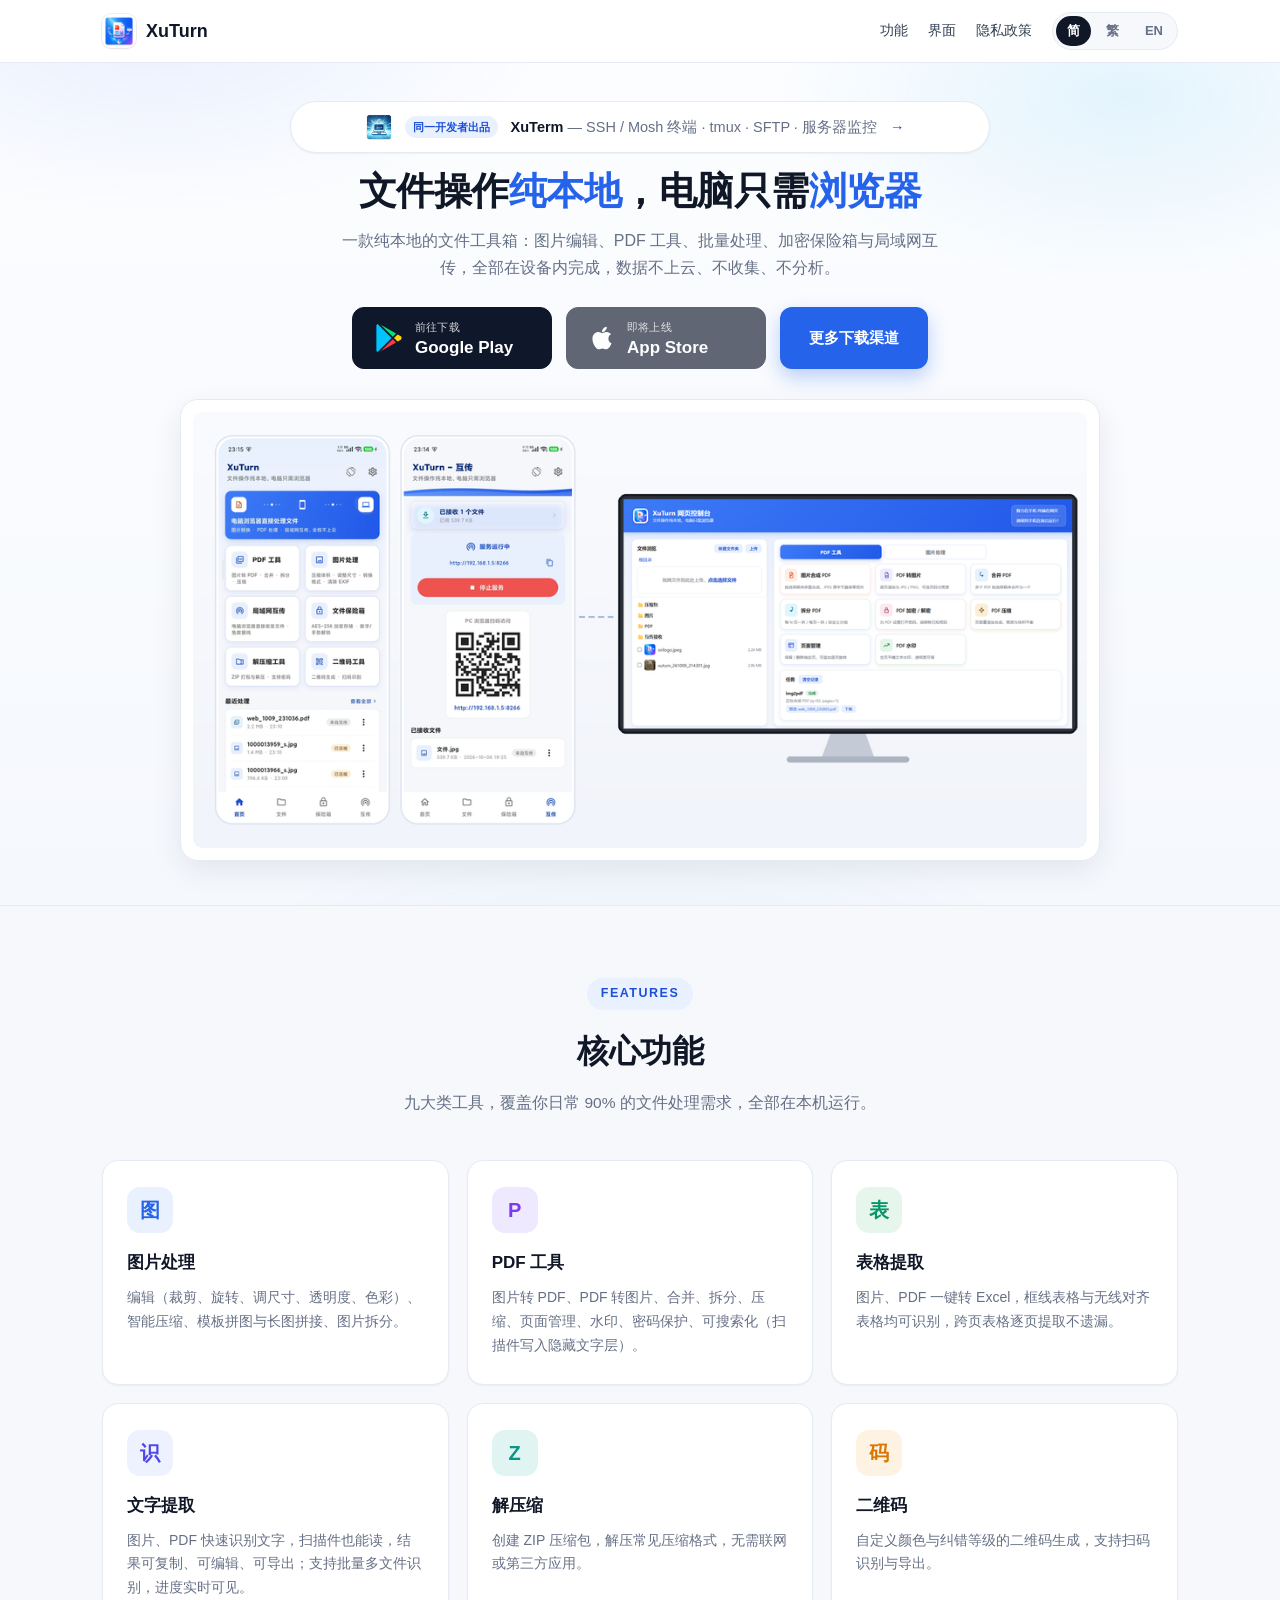
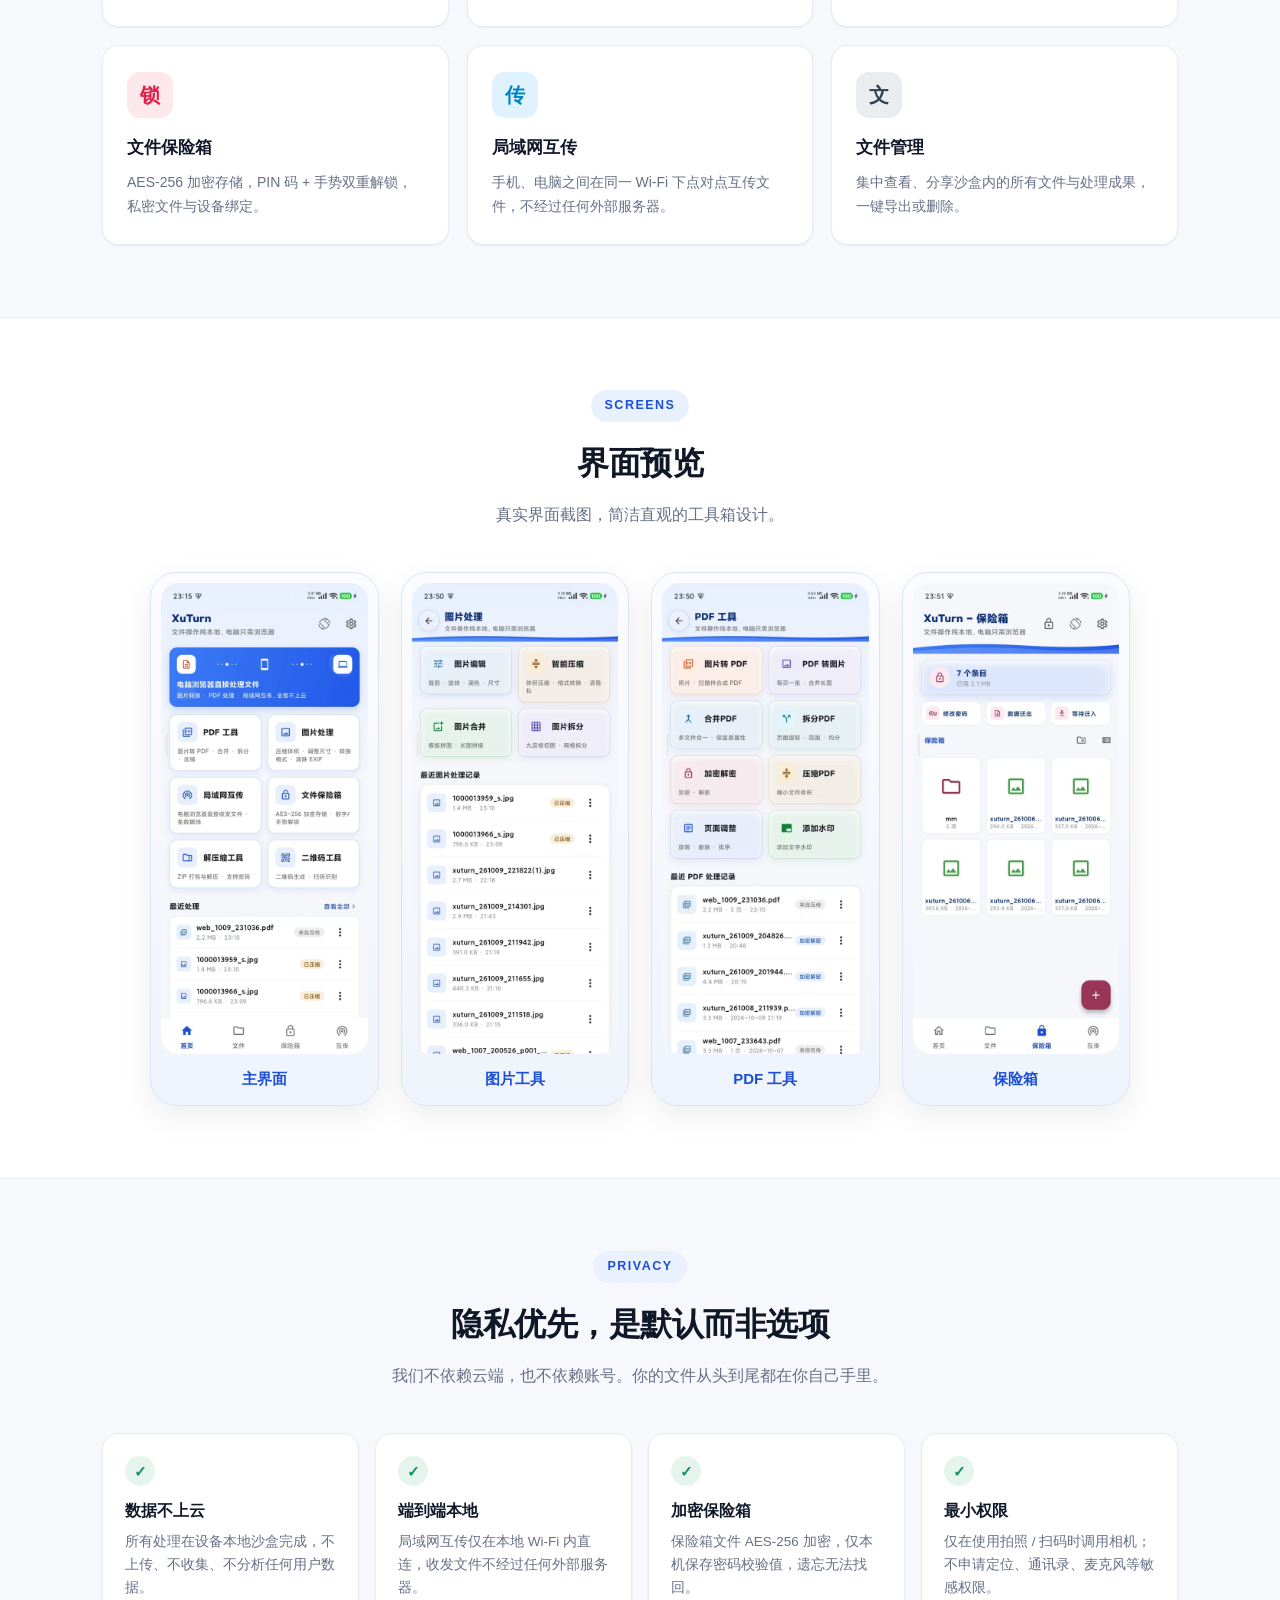
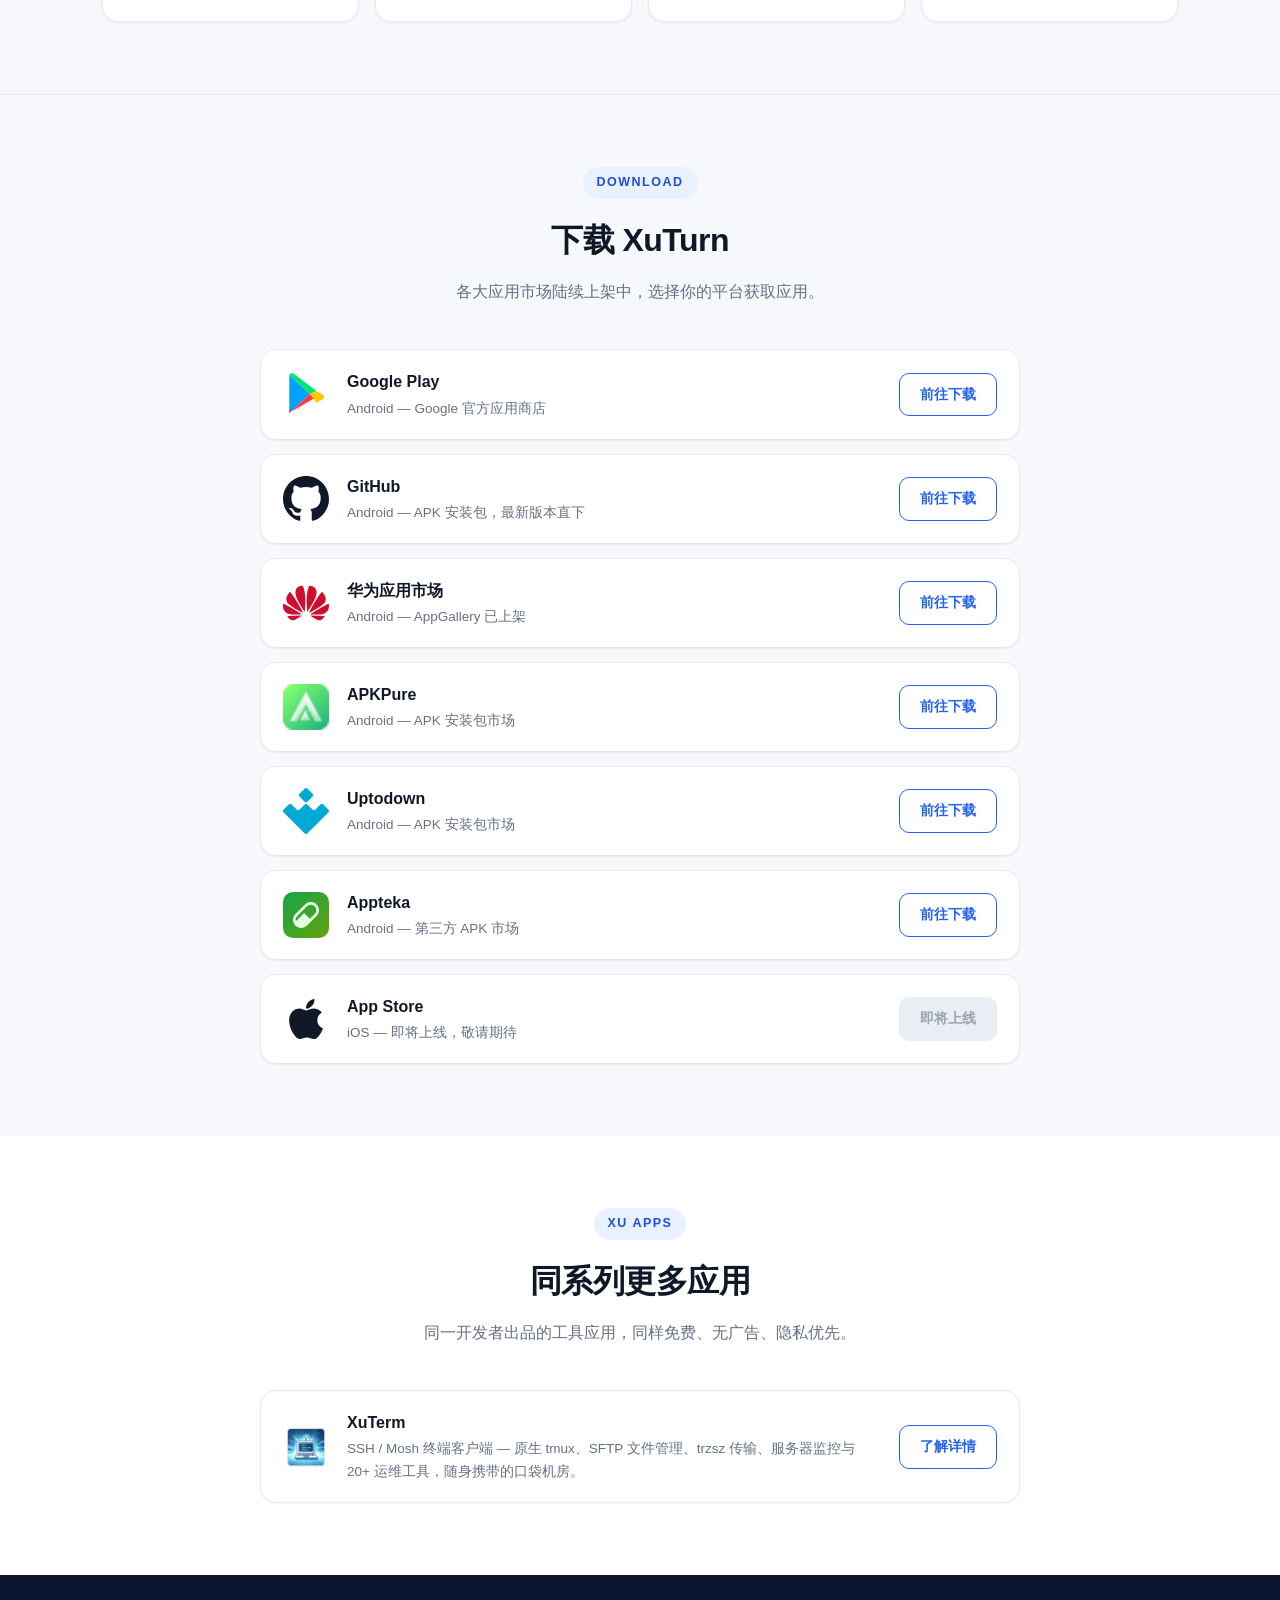
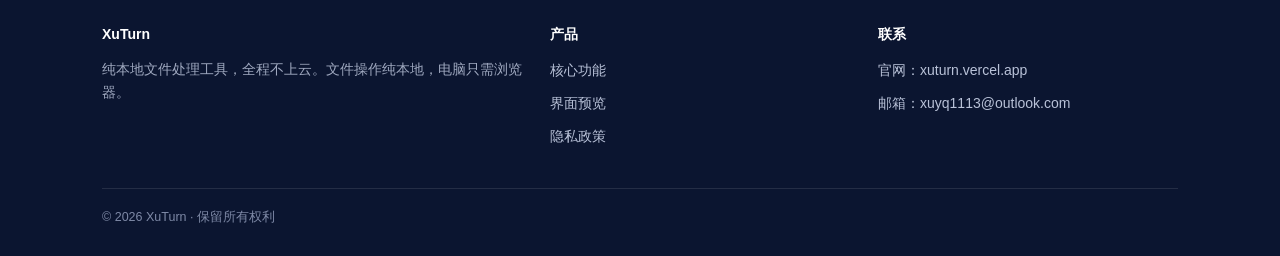
==== commit a5461b43: "Add files via upload" ====
--- a/index.html
+++ b/index.html
@@ -103,7 +103,7 @@
         <div class="feature-card">
           <div class="ic c2">P</div>
           <h3>PDF 工具</h3>
-          <p>图片转 PDF、PDF 转图片、合并、拆分、压缩、页面管理、水印、密码保护。</p>
+          <p>图片转 PDF、PDF 转图片、合并、拆分、压缩、页面管理、水印、密码保护、可搜索化（扫描件写入隐藏文字层）。</p>
         </div>
         <div class="feature-card">
           <div class="ic c8">表</div>
@@ -133,7 +133,7 @@
         <div class="feature-card">
           <div class="ic c6">传</div>
           <h3>局域网互传</h3>
-          <p>与电脑在同一 Wi-Fi 下点对点互传文件，不经过任何外部服务器。</p>
+          <p>手机、电脑之间在同一 Wi-Fi 下点对点互传文件，不经过任何外部服务器。</p>
         </div>
         <div class="feature-card">
           <div class="ic c7">文</div>
@@ -244,6 +244,13 @@
           </div>
           <div class="dl-info"><h3>APKPure</h3><p>Android — APK 安装包市场</p></div>
           <a class="dl-btn" href="https://apkpure.com/p/com.yongqing.xuturn" target="_blank" rel="noopener">前往下载</a>
+        </div>
+        <div class="dl-card">
+          <div class="dl-icon">
+            <img src="assets/uptodown.png" alt="Uptodown">
+          </div>
+          <div class="dl-info"><h3>Uptodown</h3><p>Android — APK 安装包市场</p></div>
+          <a class="dl-btn" href="https://xuturn.en.uptodown.com/android" target="_blank" rel="noopener">前往下载</a>
         </div>
         <div class="dl-card">
           <div class="dl-icon appteka">
--- a/assets/style.css
+++ b/assets/style.css
@@ -146,6 +146,8 @@
 .ic.c5 { background: #FDE8EC; color: #E11D48; }
 .ic.c6 { background: #E0F2FE; color: #0284C7; }
 .ic.c7 { background: #E9EDEF; color: #334155; }
+.ic.c8 { background: #E7F6EC; color: #059669; }
+.ic.c9 { background: #EEF2FF; color: #4F46E5; }
 
 /* ---------- Screenshots (real captures) ---------- */
 .shots-section { background: var(--bg); }
